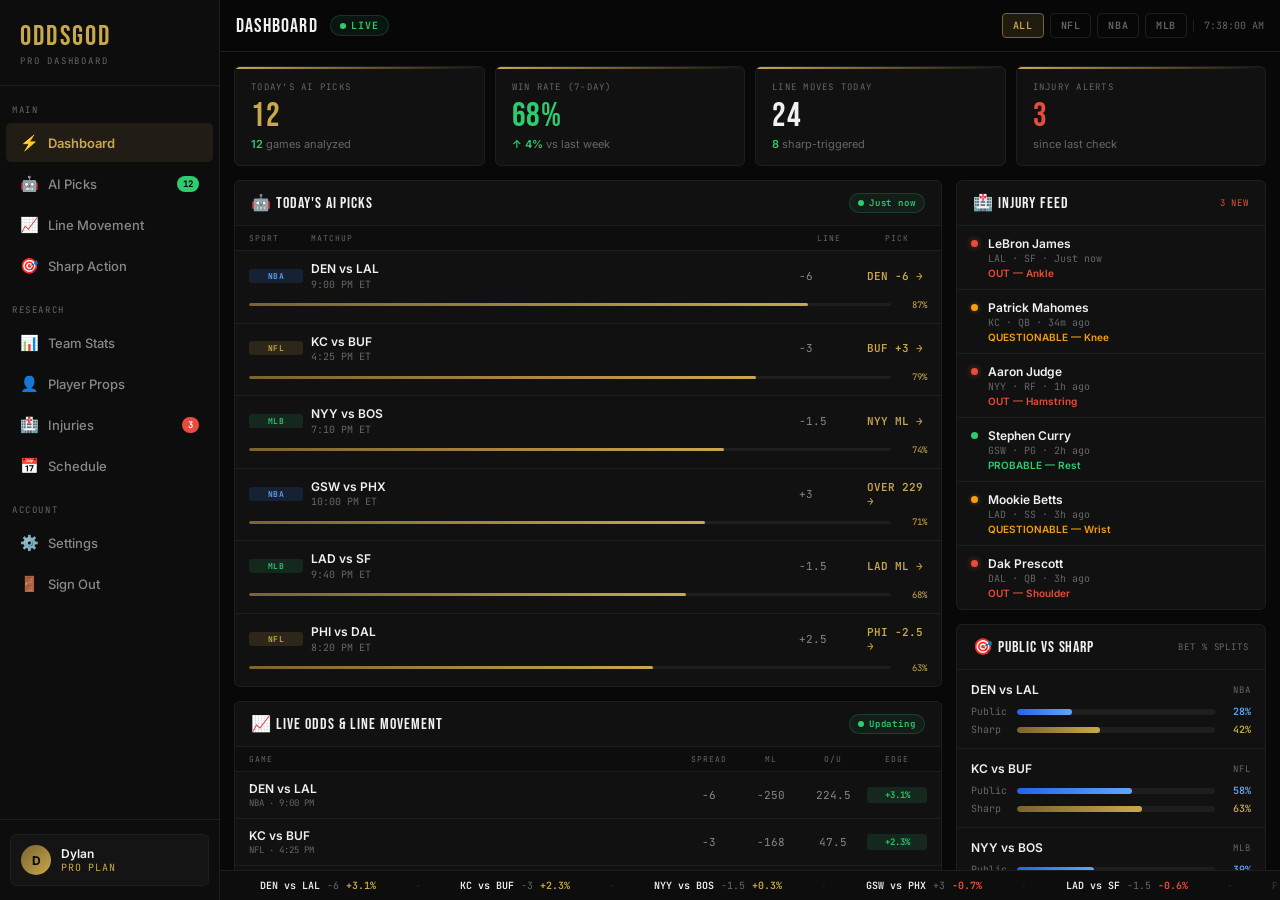
==== dashboard.html @ 8e0c831d "add all tab views" ====
<!DOCTYPE html>
<html lang="en">
<head>
  <meta charset="UTF-8"/>
  <meta name="viewport" content="width=device-width, initial-scale=1.0"/>
  <title>OddsGod — Dashboard</title>
  <link href="https://fonts.googleapis.com/css2?family=Bebas+Neue&family=Inter:wght@400;500;600;700&family=JetBrains+Mono:wght@400;600&display=swap" rel="stylesheet"/>
  <style>
    *,*::before,*::after{box-sizing:border-box;margin:0;padding:0}
    :root{
      --black:#080808;--dark:#0d0d0d;--card:#111;--card2:#141414;
      --border:#1e1e1e;--border2:#252525;
      --gold:#C9A84C;--gold-lt:#E8C96A;--gold-dim:#7A6330;
      --white:#F0F0F0;--muted:#666;--muted2:#888;
      --green:#2ECC71;--red:#E74C3C;--blue:#3B82F6;
      --sidebar:220px;
    }

    html,body{height:100%;margin:0}
    body{background:var(--black);color:var(--white);font-family:'Inter',sans-serif;font-size:14px;-webkit-font-smoothing:antialiased;display:flex;height:100vh;overflow:hidden}

    /* ── SIDEBAR (desktop only) ── */
    .sidebar{width:var(--sidebar);flex-shrink:0;background:var(--dark);border-right:1px solid var(--border);display:flex;flex-direction:column;height:100vh;overflow-y:auto;position:relative;z-index:10}
    .sidebar-logo{font-family:'Bebas Neue',sans-serif;font-size:28px;letter-spacing:0.08em;color:var(--gold);padding:20px 20px 0;text-decoration:none;display:block}
    .sidebar-sub{font-family:'JetBrains Mono',monospace;font-size:9px;letter-spacing:0.2em;text-transform:uppercase;color:var(--muted);padding:2px 20px 18px;border-bottom:1px solid var(--border)}
    .nav-section{padding:18px 12px 6px;font-family:'JetBrains Mono',monospace;font-size:9px;letter-spacing:0.18em;text-transform:uppercase;color:var(--muted)}
    .nav-item{display:flex;align-items:center;gap:10px;padding:10px 14px;border-radius:5px;margin:1px 6px;color:var(--muted2);font-size:13px;font-weight:500;cursor:pointer;transition:background 0.18s,color 0.18s;text-decoration:none;border:none;background:none;width:calc(100% - 12px);text-align:left}
    .nav-item:hover{background:#161616;color:var(--white)}
    .nav-item.active{background:rgba(201,168,76,0.1);color:var(--gold);font-weight:600}
    .nav-icon{font-size:15px;width:18px;text-align:center;flex-shrink:0}
    .nav-badge{margin-left:auto;background:var(--green);color:#000;font-size:9px;font-weight:700;padding:2px 6px;border-radius:8px;font-family:'JetBrains Mono',monospace}
    .nav-badge.red{background:var(--red);color:#fff}
    .sidebar-footer{margin-top:auto;padding:14px 10px;border-top:1px solid var(--border)}
    .user-pill{display:flex;align-items:center;gap:10px;padding:10px;border-radius:6px;background:var(--card2);border:1px solid var(--border)}
    .user-avatar{width:30px;height:30px;border-radius:50%;background:linear-gradient(135deg,var(--gold-dim),var(--gold));display:flex;align-items:center;justify-content:center;font-size:12px;font-weight:700;color:var(--black);flex-shrink:0}
    .user-name{font-size:12px;font-weight:600;color:var(--white)}
    .user-plan{font-size:10px;color:var(--gold);font-family:'JetBrains Mono',monospace;letter-spacing:0.08em}

    /* ── MAIN ── */
    .main{flex:1;display:flex;flex-direction:column;min-width:0;height:100vh;overflow:hidden}

    /* ── TOPBAR ── */
    .topbar{height:52px;flex-shrink:0;border-bottom:1px solid var(--border);background:rgba(8,8,8,0.95);backdrop-filter:blur(12px);display:flex;align-items:center;justify-content:space-between;padding:0 16px;gap:10px;position:relative;z-index:5}
    .topbar-left{display:flex;align-items:center;gap:12px;min-width:0}
    .page-title{font-family:'Bebas Neue',sans-serif;font-size:20px;letter-spacing:0.06em;color:var(--white);white-space:nowrap}
    .live-pill{display:flex;align-items:center;gap:5px;background:rgba(46,204,113,0.08);border:1px solid rgba(46,204,113,0.2);border-radius:20px;padding:3px 9px;font-family:'JetBrains Mono',monospace;font-size:10px;font-weight:600;letter-spacing:0.1em;color:var(--green);white-space:nowrap}
    .ldot{width:6px;height:6px;border-radius:50%;background:var(--green);animation:lping 1.6s ease-out infinite;flex-shrink:0}
    @keyframes lping{0%{box-shadow:0 0 0 0 rgba(46,204,113,0.6)}70%{box-shadow:0 0 0 7px rgba(46,204,113,0)}100%{box-shadow:0 0 0 0 rgba(46,204,113,0)}}
    .topbar-right{display:flex;align-items:center;gap:6px;flex-shrink:0}
    .sport-tab{font-family:'JetBrains Mono',monospace;font-size:10px;font-weight:600;letter-spacing:0.06em;text-transform:uppercase;padding:5px 10px;border-radius:4px;border:1px solid var(--border);background:none;color:var(--muted);cursor:pointer;transition:all 0.18s;white-space:nowrap}
    .sport-tab.active{background:rgba(201,168,76,0.12);border-color:var(--gold-dim);color:var(--gold)}
    .clock{font-family:'JetBrains Mono',monospace;font-size:10px;color:var(--muted);border-left:1px solid var(--border);padding-left:10px;white-space:nowrap}

    /* ── SCROLLABLE CONTENT ── */
    .content{flex:1;overflow-y:auto;padding:14px 14px 80px;display:flex;flex-direction:column;gap:14px;-webkit-overflow-scrolling:touch}
    .content::-webkit-scrollbar{width:3px}
    .content::-webkit-scrollbar-thumb{background:var(--border2);border-radius:2px}

    /* ── KPI ROW ── */
    .kpi-row{display:grid;grid-template-columns:repeat(2,1fr);gap:10px}
    .kpi{background:var(--card);border:1px solid var(--border);border-radius:6px;padding:14px 16px;position:relative;overflow:hidden}
    .kpi::before{content:'';position:absolute;top:0;left:0;right:0;height:2px;background:linear-gradient(90deg,var(--gold),transparent)}
    .kpi-label{font-family:'JetBrains Mono',monospace;font-size:9px;letter-spacing:0.14em;text-transform:uppercase;color:var(--muted);margin-bottom:6px}
    .kpi-val{font-family:'Bebas Neue',sans-serif;font-size:34px;line-height:1;letter-spacing:0.02em;color:var(--white)}
    .kpi-sub{font-size:11px;color:var(--muted);margin-top:4px}
    .kpi-sub .up{color:var(--green);font-weight:600}
    .kpi-sub .dn{color:var(--red);font-weight:600}

    /* ── PANEL ── */
    .panel{background:var(--card);border:1px solid var(--border);border-radius:6px;overflow:hidden}
    .panel-head{display:flex;align-items:center;justify-content:space-between;padding:12px 16px;border-bottom:1px solid var(--border)}
    .panel-title{font-family:'Bebas Neue',sans-serif;font-size:16px;letter-spacing:0.06em;color:var(--white)}
    .panel-tag{font-family:'JetBrains Mono',monospace;font-size:9px;letter-spacing:0.1em;text-transform:uppercase;color:var(--muted)}

    /* ── PICKS TABLE ── */
    .pick-row{display:grid;grid-template-columns:54px 1fr 60px 60px;align-items:center;gap:8px;padding:10px 14px;border-bottom:1px solid var(--border);cursor:pointer;transition:background 0.15s}
    .pick-row:last-child{border-bottom:none}
    .pick-row:hover{background:#161616}
    .pick-row.flash{animation:rowFlash 0.6s ease}
    @keyframes rowFlash{0%,100%{background:transparent}50%{background:rgba(201,168,76,0.07)}}
    .sport-badge{font-family:'JetBrains Mono',monospace;font-size:8px;font-weight:600;letter-spacing:0.08em;text-transform:uppercase;padding:2px 5px;border-radius:3px;text-align:center}
    .b-nba{background:rgba(59,130,246,0.15);color:#60a5fa}
    .b-nfl{background:rgba(201,168,76,0.15);color:var(--gold)}
    .b-mlb{background:rgba(46,204,113,0.12);color:var(--green)}
    .pick-info{min-width:0}
    .pick-teams{font-weight:600;font-size:12px;color:var(--white);line-height:1.3}
    .pick-time{font-size:10px;color:var(--muted);margin-top:1px;font-family:'JetBrains Mono',monospace}
    .pick-line-val{font-family:'JetBrains Mono',monospace;font-size:11px;color:var(--muted2)}
    .pick-call{font-family:'JetBrains Mono',monospace;font-size:11px;font-weight:600;color:var(--gold)}
    .conf-wrap{grid-column:1/-1;display:flex;align-items:center;gap:8px;padding:0 0 2px}
    .conf-bar{flex:1;height:3px;background:var(--border);border-radius:2px;overflow:hidden}
    .conf-fill{height:100%;border-radius:2px;background:linear-gradient(90deg,var(--gold-dim),var(--gold));transition:width 0.8s ease}
    .conf-pct{font-family:'JetBrains Mono',monospace;font-size:9px;color:var(--gold);width:28px;text-align:right;flex-shrink:0}

    /* ── ODDS TABLE ── */
    .odds-head-row{display:grid;grid-template-columns:1fr 56px 56px 56px 60px;gap:6px;padding:7px 14px;background:var(--dark);border-bottom:1px solid var(--border)}
    .oh{font-family:'JetBrains Mono',monospace;font-size:8px;letter-spacing:0.12em;text-transform:uppercase;color:var(--muted);text-align:center}
    .oh:first-child{text-align:left}
    .odds-row{display:grid;grid-template-columns:1fr 56px 56px 56px 60px;align-items:center;gap:6px;padding:9px 14px;border-bottom:1px solid var(--border);transition:background 0.15s}
    .odds-row:last-child{border-bottom:none}
    .odds-row.flash{animation:rowFlash 0.7s ease}
    .odds-team{font-size:12px;font-weight:600;color:var(--white)}
    .odds-game{font-size:9px;color:var(--muted);font-family:'JetBrains Mono',monospace;margin-top:1px}
    .odds-num{font-family:'JetBrains Mono',monospace;font-size:11px;color:var(--muted2);text-align:center;transition:color 0.3s}
    .up{color:var(--green)!important;font-weight:700}
    .dn{color:var(--red)!important;font-weight:700}
    .edge-pill{font-family:'JetBrains Mono',monospace;font-size:9px;font-weight:600;padding:2px 6px;border-radius:3px;text-align:center}
    .e-pos{background:rgba(46,204,113,0.12);color:var(--green)}
    .e-neg{background:rgba(231,76,60,0.12);color:var(--red)}

    /* ── INJURY FEED ── */
    .inj-item{display:flex;gap:10px;padding:10px 14px;border-bottom:1px solid var(--border)}
    .inj-item:last-child{border-bottom:none}
    .inj-item.flash{animation:rowFlash 0.6s ease}
    .inj-dot{flex-shrink:0;width:7px;height:7px;border-radius:50%;margin-top:4px}
    .dot-out{background:var(--red);box-shadow:0 0 6px rgba(231,76,60,0.6)}
    .dot-q{background:#F59E0B;box-shadow:0 0 5px rgba(245,158,11,0.4)}
    .dot-p{background:var(--green)}
    .inj-name{font-size:12px;font-weight:600;color:var(--white)}
    .inj-meta{font-size:10px;color:var(--muted);font-family:'JetBrains Mono',monospace;margin-top:1px}
    .inj-lbl{font-size:10px;font-weight:600;margin-top:2px}
    .lbl-out{color:var(--red)}
    .lbl-q{color:#F59E0B}
    .lbl-p{color:var(--green)}

    /* ── PUBLIC vs SHARP ── */
    .ps-row{padding:12px 14px;border-bottom:1px solid var(--border)}
    .ps-row:last-child{border-bottom:none}
    .ps-top{display:flex;justify-content:space-between;align-items:center;margin-bottom:8px}
    .ps-match{font-size:12px;font-weight:600;color:var(--white)}
    .ps-sport{font-family:'JetBrains Mono',monospace;font-size:9px;letter-spacing:0.1em;text-transform:uppercase;color:var(--muted)}
    .ps-bars{display:flex;flex-direction:column;gap:5px}
    .ps-bar-row{display:flex;align-items:center;gap:8px}
    .ps-lbl{font-size:10px;color:var(--muted);width:38px;flex-shrink:0;font-family:'JetBrains Mono',monospace}
    .ps-track{flex:1;height:6px;background:var(--border);border-radius:3px;overflow:hidden}
    .ps-fill{height:100%;border-radius:3px;transition:width 1.2s ease}
    .fill-pub{background:linear-gradient(90deg,#2563EB,#60a5fa)}
    .fill-shp{background:linear-gradient(90deg,var(--gold-dim),var(--gold))}
    .ps-pct{font-family:'JetBrains Mono',monospace;font-size:10px;font-weight:600;width:28px;text-align:right;flex-shrink:0}
    .pct-pub{color:#60a5fa}
    .pct-shp{color:var(--gold)}

    /* ── SCHEDULE ── */
    .sched-row{display:flex;align-items:center;gap:10px;padding:10px 14px;border-bottom:1px solid var(--border)}
    .sched-row:last-child{border-bottom:none}
    .sched-time{font-family:'JetBrains Mono',monospace;font-size:10px;color:var(--muted);width:52px;flex-shrink:0}
    .sched-match{flex:1}
    .sched-teams{font-size:12px;font-weight:600;color:var(--white)}
    .sched-line{font-family:'JetBrains Mono',monospace;font-size:10px;color:var(--muted);margin-top:2px}
    .sched-badge{font-family:'JetBrains Mono',monospace;font-size:8px;font-weight:600;letter-spacing:0.08em;padding:2px 6px;border-radius:3px;flex-shrink:0}

    /* ── BOTTOM TICKER ── */
    .dash-ticker{height:30px;flex-shrink:0;background:var(--dark);border-top:1px solid var(--border);overflow:hidden;position:relative;display:flex;align-items:center}
    .dash-ticker::before,.dash-ticker::after{content:'';position:absolute;top:0;bottom:0;width:40px;z-index:2;pointer-events:none}
    .dash-ticker::before{left:0;background:linear-gradient(to right,var(--dark),transparent)}
    .dash-ticker::after{right:0;background:linear-gradient(to left,var(--dark),transparent)}
    .ticker-track{display:flex;gap:36px;animation:ticker 18s linear infinite;white-space:nowrap;padding:0 40px}
    @keyframes ticker{0%{transform:translateX(0)}100%{transform:translateX(-50%)}}
    .ti{display:flex;align-items:center;gap:7px;font-family:'JetBrains Mono',monospace;font-size:10px;flex-shrink:0}
    .ti-team{color:var(--white);font-weight:600}
    .ti-odds{color:var(--muted)}
    .ti-edge{color:var(--gold);font-weight:600}
    .ti-up{color:var(--green);font-weight:700}
    .ti-dn{color:var(--red);font-weight:700}

    /* ── TOAST ── */
    .toast-wrap{position:fixed;top:60px;right:12px;z-index:999;display:flex;flex-direction:column;gap:8px;pointer-events:none;max-width:calc(100vw - 24px)}
    .toast{background:var(--card2);border:1px solid var(--border);border-radius:6px;padding:11px 14px;display:flex;gap:10px;align-items:flex-start;animation:toastIn 0.35s ease forwards;pointer-events:auto;box-shadow:0 8px 24px rgba(0,0,0,0.6)}
    .toast.out{animation:toastOut 0.35s ease forwards}
    @keyframes toastIn{from{opacity:0;transform:translateX(16px)}to{opacity:1;transform:translateX(0)}}
    @keyframes toastOut{from{opacity:1;transform:translateX(0)}to{opacity:0;transform:translateX(16px)}}
    .toast-icon{font-size:15px;flex-shrink:0}
    .toast-title{font-size:12px;font-weight:600;color:var(--white)}
    .toast-body{font-size:10px;color:var(--muted);margin-top:2px;font-family:'JetBrains Mono',monospace}
    .t-gold{border-left:3px solid var(--gold)}
    .t-red{border-left:3px solid var(--red)}
    .t-green{border-left:3px solid var(--green)}

    /* ── AI EXPLAINER MODAL ── */
    .modal-backdrop{position:fixed;inset:0;background:rgba(0,0,0,0.75);z-index:500;display:flex;align-items:flex-end;justify-content:center;backdrop-filter:blur(4px);opacity:0;pointer-events:none;transition:opacity 0.25s}
    .modal-backdrop.open{opacity:1;pointer-events:all}
    .modal{background:var(--card2);border:1px solid var(--border);border-radius:12px 12px 0 0;width:100%;max-width:600px;max-height:90vh;overflow-y:auto;transform:translateY(30px);transition:transform 0.3s ease;padding-bottom:24px}
    .modal-backdrop.open .modal{transform:translateY(0)}
    .modal-handle{width:36px;height:4px;background:var(--border2);border-radius:2px;margin:12px auto 0}
    .modal-head{display:flex;align-items:flex-start;justify-content:space-between;padding:16px 20px 0}
    .modal-matchup{font-family:'Bebas Neue',sans-serif;font-size:28px;letter-spacing:0.04em;color:var(--white);line-height:1}
    .modal-sport-row{display:flex;align-items:center;gap:8px;margin-top:4px}
    .modal-close{background:none;border:none;color:var(--muted);font-size:20px;cursor:pointer;padding:0;line-height:1;transition:color 0.2s;flex-shrink:0;margin-top:2px}
    .modal-close:hover{color:var(--white)}
    .modal-pick-box{margin:16px 20px 0;background:rgba(201,168,76,0.07);border:1px solid rgba(201,168,76,0.2);border-radius:6px;padding:14px 16px;display:flex;align-items:center;justify-content:space-between}
    .modal-pick-label{font-size:11px;color:var(--muted);text-transform:uppercase;letter-spacing:0.1em;font-family:'JetBrains Mono',monospace}
    .modal-pick-val{font-family:'Bebas Neue',sans-serif;font-size:26px;color:var(--gold);letter-spacing:0.04em}
    .modal-conf-ring{width:52px;height:52px;flex-shrink:0}
    .modal-section{padding:16px 20px 0}
    .modal-section-title{font-family:'JetBrains Mono',monospace;font-size:9px;font-weight:600;letter-spacing:0.18em;text-transform:uppercase;color:var(--gold);margin-bottom:10px}
    .modal-explain{font-size:13px;color:var(--muted2);line-height:1.75}
    .modal-explain strong{color:var(--white);font-weight:600}
    .modal-factors{display:flex;flex-direction:column;gap:8px}
    .factor-row{display:flex;align-items:center;gap:10px}
    .factor-label{font-size:12px;color:var(--muted2);width:130px;flex-shrink:0}
    .factor-bar-track{flex:1;height:6px;background:var(--border);border-radius:3px;overflow:hidden}
    .factor-bar-fill{height:100%;border-radius:3px;transition:width 1s ease}
    .fb-pos{background:linear-gradient(90deg,var(--gold-dim),var(--gold))}
    .fb-neg{background:linear-gradient(90deg,#7f1d1d,var(--red))}
    .factor-val{font-family:'JetBrains Mono',monospace;font-size:10px;font-weight:600;width:32px;text-align:right;flex-shrink:0}
    .modal-add-btn{display:block;width:calc(100% - 40px);margin:20px 20px 0;padding:13px;background:linear-gradient(135deg,#C9A84C,#E8C96A,#C9A84C);background-size:200%;color:var(--black);font-family:'Inter',sans-serif;font-weight:700;font-size:13px;letter-spacing:0.06em;text-transform:uppercase;border:none;border-radius:4px;cursor:pointer;transition:box-shadow 0.2s,transform 0.15s;animation:gradShift 3s ease infinite}
    @keyframes gradShift{0%,100%{background-position:0% 50%}50%{background-position:100% 50%}}
    .modal-add-btn:hover{box-shadow:0 6px 20px rgba(201,168,76,0.35);transform:translateY(-1px)}
    .modal-add-btn:disabled{opacity:0.4;cursor:not-allowed;transform:none;box-shadow:none}

    /* ── BET TRACKER ── */
    .tracker-stats{display:grid;grid-template-columns:repeat(4,1fr);gap:0;border-bottom:1px solid var(--border)}
    .ts-item{text-align:center;padding:12px 8px;border-right:1px solid var(--border)}
    .ts-item:last-child{border-right:none}
    .ts-val{font-family:'Bebas Neue',sans-serif;font-size:22px;letter-spacing:0.02em;line-height:1}
    .ts-lbl{font-family:'JetBrains Mono',monospace;font-size:8px;letter-spacing:0.1em;text-transform:uppercase;color:var(--muted);margin-top:3px}
    .tracker-add-row{padding:12px 14px;border-bottom:1px solid var(--border);display:flex;gap:8px;align-items:center;flex-wrap:wrap}
    .tracker-input{background:#0a0a0a;border:1px solid var(--border);border-radius:4px;padding:7px 10px;color:var(--white);font-family:'JetBrains Mono',monospace;font-size:11px;outline:none;transition:border-color 0.2s}
    .tracker-input:focus{border-color:var(--gold-dim)}
    .tracker-input::placeholder{color:#333}
    .ti-game{flex:1;min-width:100px}
    .ti-pick2{flex:1;min-width:80px}
    .ti-odds2{width:68px}
    .ti-stake{width:68px}
    .tracker-add-btn{background:var(--gold);color:var(--black);border:none;border-radius:4px;padding:7px 14px;font-family:'Inter',sans-serif;font-size:11px;font-weight:700;cursor:pointer;transition:background 0.2s,transform 0.15s;white-space:nowrap;flex-shrink:0}
    .tracker-add-btn:hover{background:var(--gold-lt);transform:translateY(-1px)}
    .bet-row{display:flex;align-items:center;gap:10px;padding:10px 14px;border-bottom:1px solid var(--border);transition:background 0.15s}
    .bet-row:last-child{border-bottom:none}
    .bet-row:hover{background:#161616}
    .bet-status{width:7px;height:7px;border-radius:50%;flex-shrink:0}
    .bs-pending{background:var(--muted);border:1px solid #444}
    .bs-won{background:var(--green);box-shadow:0 0 5px rgba(46,204,113,0.5)}
    .bs-lost{background:var(--red)}
    .bet-game{flex:1;min-width:0}
    .bet-game-name{font-size:12px;font-weight:600;color:var(--white);white-space:nowrap;overflow:hidden;text-overflow:ellipsis}
    .bet-pick-label{font-family:'JetBrains Mono',monospace;font-size:10px;color:var(--gold);margin-top:1px}
    .bet-odds-cell{font-family:'JetBrains Mono',monospace;font-size:11px;color:var(--muted2);width:44px;text-align:center;flex-shrink:0}
    .bet-stake-cell{font-family:'JetBrains Mono',monospace;font-size:11px;color:var(--muted2);width:44px;text-align:center;flex-shrink:0}
    .bet-result{font-family:'JetBrains Mono',monospace;font-size:11px;font-weight:600;width:52px;text-align:right;flex-shrink:0}
    .br-won{color:var(--green)}
    .br-lost{color:var(--red)}
    .br-pending{color:var(--muted)}
    .bet-del{background:none;border:none;color:#333;cursor:pointer;font-size:13px;padding:0 2px;transition:color 0.2s;flex-shrink:0}
    .bet-del:hover{color:var(--red)}
    .bet-status-btn{background:none;border:1px solid var(--border);border-radius:3px;font-size:9px;font-family:'JetBrains Mono',monospace;color:var(--muted);padding:2px 5px;cursor:pointer;transition:all 0.2s;flex-shrink:0}
    .bet-status-btn:hover{border-color:var(--gold-dim);color:var(--gold)}
    .tracker-empty{text-align:center;padding:28px 14px;color:var(--muted);font-size:13px}
    .tracker-empty span{display:block;font-size:24px;margin-bottom:8px}

    /* ── TAB VIEWS ── */
    .view{display:none;flex-direction:column;gap:14px}
    .view.active{display:flex}

    /* shared table styles for detail views */
    .detail-table{width:100%;border-collapse:collapse}
    .detail-table th{font-family:'JetBrains Mono',monospace;font-size:9px;letter-spacing:0.14em;text-transform:uppercase;color:var(--muted);padding:8px 14px;text-align:left;background:var(--dark);border-bottom:1px solid var(--border);white-space:nowrap}
    .detail-table td{padding:10px 14px;border-bottom:1px solid var(--border);font-size:13px;color:var(--muted2);vertical-align:middle}
    .detail-table tr:last-child td{border-bottom:none}
    .detail-table tr:hover td{background:#161616}
    .detail-table td.bright{color:var(--white);font-weight:600}
    .detail-table td.gold{color:var(--gold);font-family:'JetBrains Mono',monospace;font-weight:600}
    .detail-table td.green{color:var(--green);font-family:'JetBrains Mono',monospace;font-weight:600}
    .detail-table td.red{color:var(--red);font-family:'JetBrains Mono',monospace;font-weight:600}

    /* stat cards row */
    .stat-cards{display:grid;grid-template-columns:repeat(auto-fit,minmax(160px,1fr));gap:10px}
    .stat-card{background:var(--card);border:1px solid var(--border);border-radius:6px;padding:14px 16px;position:relative;overflow:hidden}
    .stat-card::before{content:'';position:absolute;top:0;left:0;right:0;height:2px;background:linear-gradient(90deg,var(--gold),transparent)}
    .stat-card-label{font-family:'JetBrains Mono',monospace;font-size:9px;letter-spacing:0.14em;text-transform:uppercase;color:var(--muted);margin-bottom:6px}
    .stat-card-val{font-family:'Bebas Neue',sans-serif;font-size:32px;line-height:1;letter-spacing:0.02em}
    .stat-card-sub{font-size:11px;color:var(--muted);margin-top:3px}

    /* filter bar */
    .filter-bar{display:flex;align-items:center;gap:8px;padding:10px 16px;border-bottom:1px solid var(--border);flex-wrap:wrap}
    .filter-btn{font-family:'JetBrains Mono',monospace;font-size:10px;font-weight:600;letter-spacing:0.08em;text-transform:uppercase;padding:4px 10px;border-radius:3px;border:1px solid var(--border);background:none;color:var(--muted);cursor:pointer;transition:all 0.18s}
    .filter-btn:hover{color:var(--white);border-color:#333}
    .filter-btn.active{background:rgba(201,168,76,0.12);border-color:var(--gold-dim);color:var(--gold)}
    .filter-search{background:#0a0a0a;border:1px solid var(--border);border-radius:4px;padding:5px 10px;color:var(--white);font-family:'JetBrains Mono',monospace;font-size:11px;outline:none;margin-left:auto;width:160px;transition:border-color 0.2s}
    .filter-search:focus{border-color:var(--gold-dim)}
    .filter-search::placeholder{color:#333}

    /* prop card */
    .prop-grid{display:grid;grid-template-columns:repeat(auto-fill,minmax(280px,1fr));gap:12px;padding:14px}
    .prop-card{background:var(--card2);border:1px solid var(--border);border-radius:6px;padding:16px;position:relative;overflow:hidden;transition:border-color 0.2s,transform 0.2s}
    .prop-card:hover{border-color:var(--gold-dim);transform:translateY(-2px)}
    .prop-card::before{content:'';position:absolute;top:0;left:0;right:0;height:2px;background:linear-gradient(90deg,var(--gold),transparent)}
    .prop-player{font-size:13px;font-weight:700;color:var(--white)}
    .prop-team-pos{font-family:'JetBrains Mono',monospace;font-size:10px;color:var(--muted);margin-top:2px}
    .prop-type{font-family:'JetBrains Mono',monospace;font-size:9px;letter-spacing:0.14em;text-transform:uppercase;color:var(--gold);margin:10px 0 4px}
    .prop-line{font-family:'Bebas Neue',sans-serif;font-size:28px;color:var(--white);line-height:1}
    .prop-ou-row{display:flex;gap:8px;margin-top:10px}
    .prop-btn{flex:1;padding:7px;border-radius:4px;border:1px solid var(--border);background:none;font-family:'JetBrains Mono',monospace;font-size:11px;font-weight:600;cursor:pointer;transition:all 0.18s;text-align:center}
    .prop-btn-over{color:var(--green)}
    .prop-btn-over:hover,.prop-btn-over.active{background:rgba(46,204,113,0.12);border-color:var(--green)}
    .prop-btn-under{color:var(--red)}
    .prop-btn-under:hover,.prop-btn-under.active{background:rgba(231,76,60,0.12);border-color:var(--red)}
    .prop-ai{display:flex;align-items:center;gap:6px;margin-top:10px;font-size:11px;color:var(--muted)}
    .prop-ai-lean{font-weight:600}
    .lean-over{color:var(--green)}
    .lean-under{color:var(--red)}

    /* schedule calendar */
    .sched-day-header{padding:10px 14px;background:var(--dark);border-bottom:1px solid var(--border);font-family:'JetBrains Mono',monospace;font-size:10px;font-weight:600;letter-spacing:0.14em;text-transform:uppercase;color:var(--gold)}
    .sched-game-row{display:flex;align-items:center;gap:14px;padding:12px 16px;border-bottom:1px solid var(--border);transition:background 0.15s}
    .sched-game-row:hover{background:#161616}
    .sched-game-row:last-child{border-bottom:none}
    .sg-time{font-family:'JetBrains Mono',monospace;font-size:11px;color:var(--muted);width:58px;flex-shrink:0}
    .sg-teams{flex:1}
    .sg-matchup{font-size:13px;font-weight:600;color:var(--white)}
    .sg-venue{font-size:11px;color:var(--muted);margin-top:2px;font-family:'JetBrains Mono',monospace}
    .sg-odds{display:flex;gap:8px;flex-shrink:0}
    .sg-odd-pill{background:var(--card2);border:1px solid var(--border);border-radius:3px;padding:4px 8px;font-family:'JetBrains Mono',monospace;font-size:10px;color:var(--muted2);text-align:center;min-width:56px}
    .sg-odd-pill span{display:block;font-size:8px;color:var(--muted);margin-bottom:1px;text-transform:uppercase;letter-spacing:0.08em}
    .sg-weather{font-size:11px;color:var(--muted);display:flex;align-items:center;gap:4px;flex-shrink:0;width:80px}

    /* steam/sharp move tags */
    .move-tag{font-family:'JetBrains Mono',monospace;font-size:9px;font-weight:600;padding:2px 7px;border-radius:3px;text-transform:uppercase;letter-spacing:0.08em}
    .tag-steam{background:rgba(231,76,60,0.15);color:var(--red)}
    .tag-sharp{background:rgba(201,168,76,0.15);color:var(--gold)}
    .tag-reverse{background:rgba(59,130,246,0.15);color:#60a5fa}
    .tag-public{background:rgba(107,114,128,0.15);color:var(--muted2)}

    /* ── DESKTOP GRID (sidebar + 2-col content) ── */
    @media(min-width:901px){
      .kpi-row{grid-template-columns:repeat(4,1fr)}
      .dash-grid{display:grid;grid-template-columns:1fr 310px;gap:14px}
      .right-col{display:flex;flex-direction:column;gap:14px}
    }

    /* ── MOBILE: hide sidebar, stack everything ── */
    @media(max-width:900px){
      .sidebar{display:none}
      .dash-grid{display:flex;flex-direction:column;gap:14px}
      .right-col{display:contents}
      .clock{display:none}
    }
  </style>
</head>
<body>

<!-- SIDEBAR -->
<aside class="sidebar">
  <a href="/" class="sidebar-logo">OddsGod</a>
  <div class="sidebar-sub">Pro Dashboard</div>
  <div class="nav-section">Main</div>
  <a class="nav-item active" onclick="showView('dashboard')" href="#"><span class="nav-icon">⚡</span> Dashboard</a>
  <a class="nav-item" onclick="showView('picks')" href="#"><span class="nav-icon">🤖</span> AI Picks <span class="nav-badge" id="picks-badge">12</span></a>
  <a class="nav-item" onclick="showView('lines')" href="#"><span class="nav-icon">📈</span> Line Movement</a>
  <a class="nav-item" onclick="showView('sharp')" href="#"><span class="nav-icon">🎯</span> Sharp Action</a>
  <div class="nav-section">Research</div>
  <a class="nav-item" onclick="showView('teams')" href="#"><span class="nav-icon">📊</span> Team Stats</a>
  <a class="nav-item" onclick="showView('props')" href="#"><span class="nav-icon">👤</span> Player Props</a>
  <a class="nav-item" onclick="showView('injuries')" href="#"><span class="nav-icon">🏥</span> Injuries <span class="nav-badge red" id="inj-badge">3</span></a>
  <a class="nav-item" onclick="showView('schedule')" href="#"><span class="nav-icon">📅</span> Schedule</a>
  <div class="nav-section">Account</div>
  <a class="nav-item" href="#"><span class="nav-icon">⚙️</span> Settings</a>
  <a class="nav-item" href="/login"><span class="nav-icon">🚪</span> Sign Out</a>
  <div class="sidebar-footer">
    <div class="user-pill">
      <div class="user-avatar">D</div>
      <div><div class="user-name">Dylan</div><div class="user-plan">PRO PLAN</div></div>
    </div>
  </div>
</aside>

<!-- MAIN -->
<div class="main">

  <!-- TOPBAR -->
  <div class="topbar">
    <div class="topbar-left">
      <div class="page-title">Dashboard</div>
      <div class="live-pill"><span class="ldot"></span> LIVE</div>
    </div>
    <div class="topbar-right">
      <button class="sport-tab active" onclick="setTab(this)">ALL</button>
      <button class="sport-tab" onclick="setTab(this)">NFL</button>
      <button class="sport-tab" onclick="setTab(this)">NBA</button>
      <button class="sport-tab" onclick="setTab(this)">MLB</button>
      <div class="clock" id="clock">--:--</div>
    </div>
  </div>

  <!-- CONTENT -->
  <div class="content">
  <div id="view-dashboard" class="view active">

    <!-- KPIs -->
    <div class="kpi-row">
      <div class="kpi">
        <div class="kpi-label">Today's AI Picks</div>
        <div class="kpi-val" id="kpi-picks" style="color:var(--gold)">0</div>
        <div class="kpi-sub"><span class="up" id="kpi-games">12</span> games analyzed</div>
      </div>
      <div class="kpi">
        <div class="kpi-label">Win Rate (7-Day)</div>
        <div class="kpi-val" id="kpi-wr" style="color:var(--green)">0%</div>
        <div class="kpi-sub"><span class="up">↑ 4%</span> vs last week</div>
      </div>
      <div class="kpi">
        <div class="kpi-label">Line Moves Today</div>
        <div class="kpi-val" id="kpi-moves">0</div>
        <div class="kpi-sub"><span class="up" id="kpi-sharp">8</span> sharp-triggered</div>
      </div>
      <div class="kpi">
        <div class="kpi-label">Injury Alerts</div>
        <div class="kpi-val" id="kpi-inj" style="color:var(--red)">0</div>
        <div class="kpi-sub">since last check</div>
      </div>
    </div>

    <!-- MAIN GRID -->
    <div class="dash-grid">

      <!-- LEFT COL -->
      <div style="display:flex;flex-direction:column;gap:14px">

        <!-- AI PICKS -->
        <div class="panel">
          <div class="panel-head">
            <div class="panel-title">🤖 Today's AI Picks</div>
            <div class="live-pill" style="padding:3px 8px;font-size:9px"><span class="ldot"></span> <span id="picks-ts">Just now</span></div>
          </div>
          <!-- picks header -->
          <div style="display:grid;grid-template-columns:54px 1fr 60px 60px;gap:8px;padding:7px 14px;background:var(--dark);border-bottom:1px solid var(--border)">
            <span class="oh" style="text-align:left">Sport</span>
            <span class="oh" style="text-align:left">Matchup</span>
            <span class="oh">Line</span>
            <span class="oh">Pick</span>
          </div>
          <div id="picks-body"></div>
        </div>

        <!-- LIVE ODDS -->
        <div class="panel">
          <div class="panel-head">
            <div class="panel-title">📈 Live Odds & Line Movement</div>
            <div class="live-pill" style="padding:3px 8px;font-size:9px"><span class="ldot"></span> Updating</div>
          </div>
          <div class="odds-head-row">
            <div class="oh" style="text-align:left">Game</div>
            <div class="oh">Spread</div>
            <div class="oh">ML</div>
            <div class="oh">O/U</div>
            <div class="oh">Edge</div>
          </div>
          <div id="odds-body"></div>
        </div>

        <!-- BET TRACKER -->
        <div class="panel">
          <div class="panel-head">
            <div class="panel-title">💰 Bet Tracker</div>
            <div style="display:flex;align-items:center;gap:8px">
              <div class="panel-tag" id="tracker-record">0-0-0</div>
            </div>
          </div>
          <!-- Stats bar -->
          <div class="tracker-stats">
            <div class="ts-item"><div class="ts-val" id="ts-bets" style="color:var(--white)">0</div><div class="ts-lbl">Bets</div></div>
            <div class="ts-item"><div class="ts-val" id="ts-roi" style="color:var(--green)">0%</div><div class="ts-lbl">ROI</div></div>
            <div class="ts-item"><div class="ts-val" id="ts-wagered" style="color:var(--muted2)">$0</div><div class="ts-lbl">Wagered</div></div>
            <div class="ts-item"><div class="ts-val" id="ts-profit" style="color:var(--green)">$0</div><div class="ts-lbl">Profit</div></div>
          </div>
          <!-- Manual add row -->
          <div class="tracker-add-row">
            <input class="tracker-input ti-game" id="ti-game" placeholder="Game (e.g. DEN vs LAL)"/>
            <input class="tracker-input ti-pick2" id="ti-pick" placeholder="Pick (e.g. DEN -6)"/>
            <input class="tracker-input ti-odds2" id="ti-odds" placeholder="Odds"/>
            <input class="tracker-input ti-stake" id="ti-stake" placeholder="$Stake"/>
            <button class="tracker-add-btn" onclick="addBetManual()">+ Add</button>
          </div>
          <!-- Bet list -->
          <div id="bet-list"></div>
        </div>

      </div><!-- /left -->

      <!-- RIGHT COL -->
      <div class="right-col">

        <!-- INJURY FEED -->
        <div class="panel">
          <div class="panel-head">
            <div class="panel-title">🏥 Injury Feed</div>
            <div class="panel-tag" style="color:var(--red)" id="inj-new-lbl">3 NEW</div>
          </div>
          <div id="inj-body"></div>
        </div>

        <!-- PUBLIC vs SHARP -->
        <div class="panel">
          <div class="panel-head">
            <div class="panel-title">🎯 Public vs Sharp</div>
            <div class="panel-tag">Bet % Splits</div>
          </div>
          <div id="ps-body"></div>
        </div>

        <!-- SCHEDULE -->
        <div class="panel">
          <div class="panel-head">
            <div class="panel-title">📅 Today's Schedule</div>
            <div class="panel-tag" id="sched-date">Mon Jun 22</div>
          </div>
          <div id="sched-body"></div>
        </div>

      </div><!-- /right -->
    </div><!-- /dash-grid -->
  </div><!-- /view-dashboard -->

  <!-- ── AI PICKS VIEW ── -->
  <div id="view-picks" class="view">
    <div class="stat-cards">
      <div class="stat-card"><div class="stat-card-label">Total Picks Today</div><div class="stat-card-val" style="color:var(--gold)">12</div><div class="stat-card-sub">Across NFL, NBA, MLB</div></div>
      <div class="stat-card"><div class="stat-card-label">Avg Confidence</div><div class="stat-card-val" style="color:var(--green)">74%</div><div class="stat-card-sub">↑ 3% vs yesterday</div></div>
      <div class="stat-card"><div class="stat-card-label">High Confidence (80%+)</div><div class="stat-card-val" style="color:var(--gold)">4</div><div class="stat-card-sub">Strong plays today</div></div>
      <div class="stat-card"><div class="stat-card-label">Model Win Rate</div><div class="stat-card-val" style="color:var(--green)">68%</div><div class="stat-card-sub">Last 30 days</div></div>
    </div>
    <div class="panel">
      <div class="panel-head"><div class="panel-title">🤖 All AI Picks</div><div class="live-pill" style="padding:3px 8px;font-size:9px"><span class="ldot"></span> Live</div></div>
      <div class="filter-bar">
        <button class="filter-btn active" onclick="filterPicks(this,'ALL')">ALL</button>
        <button class="filter-btn" onclick="filterPicks(this,'NFL')">NFL</button>
        <button class="filter-btn" onclick="filterPicks(this,'NBA')">NBA</button>
        <button class="filter-btn" onclick="filterPicks(this,'MLB')">MLB</button>
        <button class="filter-btn" onclick="filterPicks(this,'80+')">80%+ Conf</button>
        <input class="filter-search" placeholder="Search matchup..."/>
      </div>
      <div style="display:grid;grid-template-columns:54px 1fr 60px 60px;gap:8px;padding:7px 14px;background:var(--dark);border-bottom:1px solid var(--border)">
        <span class="oh" style="text-align:left">Sport</span><span class="oh" style="text-align:left">Matchup</span><span class="oh">Pick</span><span class="oh">Conf</span>
      </div>
      <div id="picks-full-body"></div>
    </div>
  </div>

  <!-- ── LINE MOVEMENT VIEW ── -->
  <div id="view-lines" class="view">
    <div class="stat-cards">
      <div class="stat-card"><div class="stat-card-label">Line Moves Today</div><div class="stat-card-val" style="color:var(--white)" id="lm-total">24</div><div class="stat-card-sub">Across all games</div></div>
      <div class="stat-card"><div class="stat-card-label">Sharp-Triggered</div><div class="stat-card-val" style="color:var(--gold)" id="lm-sharp">8</div><div class="stat-card-sub">Follow the money</div></div>
      <div class="stat-card"><div class="stat-card-label">Biggest Move</div><div class="stat-card-val" style="color:var(--green)">2.5</div><div class="stat-card-sub">PHI -2.5 → -5</div></div>
      <div class="stat-card"><div class="stat-card-label">Steam Moves</div><div class="stat-card-val" style="color:var(--red)">3</div><div class="stat-card-sub">Last 2 hours</div></div>
    </div>
    <div class="panel">
      <div class="panel-head"><div class="panel-title">📈 Line Movement History</div><div class="live-pill" style="padding:3px 8px;font-size:9px"><span class="ldot"></span> Updating</div></div>
      <table class="detail-table" style="width:100%">
        <thead><tr><th>Game</th><th>Type</th><th>Open</th><th>Current</th><th>Move</th><th>Trigger</th><th>Time</th></tr></thead>
        <tbody id="lines-tbody"></tbody>
      </table>
    </div>
  </div>

  <!-- ── SHARP ACTION VIEW ── -->
  <div id="view-sharp" class="view">
    <div class="stat-cards">
      <div class="stat-card"><div class="stat-card-label">Sharp Bets Today</div><div class="stat-card-val" style="color:var(--gold)">47</div><div class="stat-card-sub">Verified sharp accounts</div></div>
      <div class="stat-card"><div class="stat-card-label">Reverse Line Moves</div><div class="stat-card-val" style="color:var(--blue)">5</div><div class="stat-card-sub">Line moving vs public</div></div>
      <div class="stat-card"><div class="stat-card-label">Steam Moves</div><div class="stat-card-val" style="color:var(--red)">3</div><div class="stat-card-sub">Syndicate action</div></div>
      <div class="stat-card"><div class="stat-card-label">Sharp Win Rate</div><div class="stat-card-val" style="color:var(--green)">61%</div><div class="stat-card-sub">Season to date</div></div>
    </div>
    <div class="panel">
      <div class="panel-head"><div class="panel-title">🎯 Sharp vs Public Splits</div><div class="panel-tag">All games today</div></div>
      <div id="sharp-body"></div>
    </div>
    <div class="panel">
      <div class="panel-head"><div class="panel-title">⚡ Steam & Reverse Line Moves</div><div class="panel-tag">Last 4 hours</div></div>
      <table class="detail-table" style="width:100%">
        <thead><tr><th>Game</th><th>Side</th><th>Type</th><th>Line Move</th><th>Public %</th><th>Sharp %</th><th>Alert</th></tr></thead>
        <tbody id="steam-tbody"></tbody>
      </table>
    </div>
  </div>

  <!-- ── TEAM STATS VIEW ── -->
  <div id="view-teams" class="view">
    <div class="panel">
      <div class="panel-head"><div class="panel-title">📊 Team Stats & Betting Records</div><div class="panel-tag">Current Season</div></div>
      <div class="filter-bar">
        <button class="filter-btn active" onclick="filterTeams(this,'ALL')">ALL</button>
        <button class="filter-btn" onclick="filterTeams(this,'NFL')">NFL</button>
        <button class="filter-btn" onclick="filterTeams(this,'NBA')">NBA</button>
        <button class="filter-btn" onclick="filterTeams(this,'MLB')">MLB</button>
        <input class="filter-search" placeholder="Search team..."/>
      </div>
      <table class="detail-table" style="width:100%">
        <thead><tr><th>Team</th><th>Sport</th><th>W-L</th><th>ATS Record</th><th>ATS%</th><th>O/U Record</th><th>Home ATS</th><th>Away ATS</th><th>Streak</th></tr></thead>
        <tbody id="teams-tbody"></tbody>
      </table>
    </div>
  </div>

  <!-- ── PLAYER PROPS VIEW ── -->
  <div id="view-props" class="view">
    <div class="stat-cards">
      <div class="stat-card"><div class="stat-card-label">Props Available</div><div class="stat-card-val" style="color:var(--gold)">84</div><div class="stat-card-sub">Tonight's games</div></div>
      <div class="stat-card"><div class="stat-card-label">AI Over Leans</div><div class="stat-card-val" style="color:var(--green)">51</div><div class="stat-card-sub">60%+ confidence</div></div>
      <div class="stat-card"><div class="stat-card-label">AI Under Leans</div><div class="stat-card-val" style="color:var(--red)">33</div><div class="stat-card-sub">60%+ confidence</div></div>
      <div class="stat-card"><div class="stat-card-label">Injury-Affected</div><div class="stat-card-val" style="color:var(--red)">12</div><div class="stat-card-sub">Lines may shift</div></div>
    </div>
    <div class="panel">
      <div class="panel-head"><div class="panel-title">👤 Player Props — Tonight</div><div class="live-pill" style="padding:3px 8px;font-size:9px"><span class="ldot"></span> Live</div></div>
      <div class="filter-bar">
        <button class="filter-btn active" onclick="filterProps(this,'ALL')">ALL</button>
        <button class="filter-btn" onclick="filterProps(this,'PTS')">Points</button>
        <button class="filter-btn" onclick="filterProps(this,'REB')">Rebounds</button>
        <button class="filter-btn" onclick="filterProps(this,'AST')">Assists</button>
        <button class="filter-btn" onclick="filterProps(this,'PASS')">Pass Yds</button>
        <button class="filter-btn" onclick="filterProps(this,'REC')">Receiving</button>
        <input class="filter-search" placeholder="Search player..."/>
      </div>
      <div class="prop-grid" id="props-grid"></div>
    </div>
  </div>

  <!-- ── INJURIES VIEW ── -->
  <div id="view-injuries" class="view">
    <div class="stat-cards">
      <div class="stat-card"><div class="stat-card-label">Total Injuries</div><div class="stat-card-val" style="color:var(--red)" id="inj-total">6</div><div class="stat-card-sub">Active reports</div></div>
      <div class="stat-card"><div class="stat-card-label">Out</div><div class="stat-card-val" style="color:var(--red)">3</div><div class="stat-card-sub">Confirmed out</div></div>
      <div class="stat-card"><div class="stat-card-label">Questionable</div><div class="stat-card-val" style="color:#F59E0B">2</div><div class="stat-card-sub">Game-time decision</div></div>
      <div class="stat-card"><div class="stat-card-label">Probable</div><div class="stat-card-val" style="color:var(--green)">1</div><div class="stat-card-sub">Expected to play</div></div>
    </div>
    <div class="panel">
      <div class="panel-head"><div class="panel-title">🏥 Full Injury Report</div><div class="panel-tag" style="color:var(--red)" id="inj-full-new">3 NEW</div></div>
      <div class="filter-bar">
        <button class="filter-btn active" onclick="filterInj(this,'ALL')">ALL</button>
        <button class="filter-btn" onclick="filterInj(this,'OUT')">Out</button>
        <button class="filter-btn" onclick="filterInj(this,'Q')">Questionable</button>
        <button class="filter-btn" onclick="filterInj(this,'P')">Probable</button>
        <button class="filter-btn" onclick="filterInj(this,'NFL')">NFL</button>
        <button class="filter-btn" onclick="filterInj(this,'NBA')">NBA</button>
        <button class="filter-btn" onclick="filterInj(this,'MLB')">MLB</button>
      </div>
      <table class="detail-table" style="width:100%">
        <thead><tr><th>Player</th><th>Team</th><th>Position</th><th>Injury</th><th>Status</th><th>Betting Impact</th><th>Updated</th></tr></thead>
        <tbody id="inj-full-tbody"></tbody>
      </table>
    </div>
  </div>

  <!-- ── SCHEDULE VIEW ── -->
  <div id="view-schedule" class="view">
    <div class="stat-cards">
      <div class="stat-card"><div class="stat-card-label">Games Today</div><div class="stat-card-val" style="color:var(--gold)">6</div><div class="stat-card-sub">NFL · NBA · MLB</div></div>
      <div class="stat-card"><div class="stat-card-label">Games This Week</div><div class="stat-card-val" style="color:var(--white)">38</div><div class="stat-card-sub">Across all leagues</div></div>
      <div class="stat-card"><div class="stat-card-label">Live Right Now</div><div class="stat-card-val" style="color:var(--green)">2</div><div class="stat-card-sub">In progress</div></div>
      <div class="stat-card"><div class="stat-card-label">Starting Soon</div><div class="stat-card-val" style="color:var(--red)">1</div><div class="stat-card-sub">Within 1 hour</div></div>
    </div>
    <div class="panel">
      <div class="panel-head"><div class="panel-title">📅 Full Schedule</div><div class="panel-tag" id="sched-full-date">This Week</div></div>
      <div class="filter-bar">
        <button class="filter-btn active" onclick="filterSched(this,'TODAY')">Today</button>
        <button class="filter-btn" onclick="filterSched(this,'TOMORROW')">Tomorrow</button>
        <button class="filter-btn" onclick="filterSched(this,'WEEK')">This Week</button>
        <button class="filter-btn" onclick="filterSched(this,'NFL')">NFL</button>
        <button class="filter-btn" onclick="filterSched(this,'NBA')">NBA</button>
        <button class="filter-btn" onclick="filterSched(this,'MLB')">MLB</button>
      </div>
      <div id="sched-full-body"></div>
    </div>
  </div>

  </div><!-- /content -->

  <!-- TICKER -->
  <div class="dash-ticker">
    <div class="ticker-track" id="ticker-track"></div>
  </div>

</div><!-- /main -->

<!-- AI EXPLAINER MODAL -->
<div class="modal-backdrop" id="explainer-backdrop" onclick="closeExplainer(event)">
  <div class="modal" id="explainer-modal">
    <div class="modal-handle"></div>
    <div class="modal-head">
      <div>
        <div class="modal-matchup" id="ex-matchup">DEN vs LAL</div>
        <div class="modal-sport-row">
          <div class="sport-badge b-nba" id="ex-sport">NBA</div>
          <div style="font-family:'JetBrains Mono',monospace;font-size:10px;color:var(--muted)" id="ex-time">9:00 PM ET</div>
        </div>
      </div>
      <button class="modal-close" onclick="closeExplainer()">✕</button>
    </div>

    <div class="modal-pick-box">
      <div>
        <div class="modal-pick-label">AI Pick</div>
        <div class="modal-pick-val" id="ex-pick">DEN -6</div>
        <div style="font-size:11px;color:var(--muted);margin-top:3px" id="ex-line">Spread: -6 · ML: -250 · O/U: 224.5</div>
      </div>
      <svg class="modal-conf-ring" viewBox="0 0 52 52">
        <circle cx="26" cy="26" r="22" fill="none" stroke="#1e1e1e" stroke-width="4"/>
        <circle id="ex-conf-arc" cx="26" cy="26" r="22" fill="none" stroke="#C9A84C" stroke-width="4"
          stroke-dasharray="138.2" stroke-dashoffset="138.2" stroke-linecap="round"
          transform="rotate(-90 26 26)" style="transition:stroke-dashoffset 1s ease"/>
        <text x="26" y="30" text-anchor="middle" fill="#C9A84C" font-family="Bebas Neue" font-size="13" id="ex-conf-text">87%</text>
      </svg>
    </div>

    <div class="modal-section">
      <div class="modal-section-title">Why the AI picked this</div>
      <div class="modal-explain" id="ex-explain">Loading analysis...</div>
    </div>

    <div class="modal-section">
      <div class="modal-section-title">Key Factors</div>
      <div class="modal-factors" id="ex-factors"></div>
    </div>

    <div class="modal-section">
      <div class="modal-section-title">Risk Assessment</div>
      <div style="display:flex;gap:10px;flex-wrap:wrap" id="ex-risks"></div>
    </div>

    <button class="modal-add-btn" id="ex-add-btn" onclick="addFromExplainer()">+ Add to Bet Tracker</button>
  </div>
</div>

<div class="toast-wrap" id="toast-wrap"></div>

<script>
// ── DATA ──
const GAMES = [
  { id:'g1', sport:'NBA', home:'LAL', away:'DEN', time:'9:00 PM',  spread:-6,   ml:-250, ou:224.5, pick:'DEN -6',    conf:87, favored:'DEN' },
  { id:'g2', sport:'NFL', home:'BUF', away:'KC',  time:'4:25 PM',  spread:-3,   ml:-168, ou:47.5,  pick:'BUF +3',    conf:79, favored:'KC'  },
  { id:'g3', sport:'MLB', home:'BOS', away:'NYY', time:'7:10 PM',  spread:-1.5, ml:-145, ou:8.5,   pick:'NYY ML',    conf:74, favored:'NYY' },
  { id:'g4', sport:'NBA', home:'PHX', away:'GSW', time:'10:00 PM', spread:3,    ml:130,  ou:228.5, pick:'OVER 229',  conf:71, favored:'PHX' },
  { id:'g5', sport:'MLB', home:'SF',  away:'LAD', time:'9:40 PM',  spread:-1.5, ml:-165, ou:7.5,   pick:'LAD ML',    conf:68, favored:'LAD' },
  { id:'g6', sport:'NFL', home:'DAL', away:'PHI', time:'8:20 PM',  spread:2.5,  ml:115,  ou:46,    pick:'PHI -2.5',  conf:63, favored:'PHI' },
];

const INJURIES = [
  { name:'LeBron James',    team:'LAL', pos:'SF', status:'out',          note:'Ankle',     age:0   },
  { name:'Patrick Mahomes', team:'KC',  pos:'QB', status:'questionable', note:'Knee',      age:34  },
  { name:'Aaron Judge',     team:'NYY', pos:'RF', status:'out',          note:'Hamstring', age:60  },
  { name:'Stephen Curry',   team:'GSW', pos:'PG', status:'probable',     note:'Rest',      age:120 },
  { name:'Mookie Betts',    team:'LAD', pos:'SS', status:'questionable', note:'Wrist',     age:180 },
  { name:'Dak Prescott',    team:'DAL', pos:'QB', status:'out',          note:'Shoulder',  age:210 },
];

let liveOdds = GAMES.map(g => ({
  ...g,
  spreadLive: g.spread,
  mlLive:     g.ml,
  ouLive:     g.ou,
  edgeLive:   +(Math.random() * 8 - 1).toFixed(1),
  spreadDir: 0, mlDir: 0, ouDir: 0,
}));

let livePS = GAMES.slice(0,5).map(g => ({
  id: g.id, sport: g.sport,
  match: `${g.away} vs ${g.home}`,
  pub: Math.floor(Math.random()*55+20),
  shp: Math.floor(Math.random()*55+25),
}));

let kpi = { picks:12, wr:68, moves:24, inj:3, sharp:8 };

// ── HELPERS ──
function bc(s){ return s==='NBA'?'b-nba':s==='NFL'?'b-nfl':'b-mlb' }
function fmtSpread(v){ return (v>0?'+':'')+v }
function fmtML(v){ return (v>0?'+':'')+v }
function arrow(d){ return d>0?' ↑':d<0?' ↓':'' }
function cls(d){ return d>0?' up':d<0?' dn':'' }
function jitter(v,m){ return +(v+(Math.random()-.5)*m).toFixed(1) }
function clamp(v,mn,mx){ return Math.max(mn,Math.min(mx,v)) }

// ── RENDER PICKS (clickable) ──
function renderPicks(){
  document.getElementById('picks-body').innerHTML = liveOdds.map(g=>`
    <div class="pick-row" id="pr-${g.id}" onclick="openExplainer('${g.id}')">
      <div><div class="sport-badge ${bc(g.sport)}">${g.sport}</div></div>
      <div>
        <div class="pick-teams">${g.away} vs ${g.home}</div>
        <div class="pick-time">${g.time} ET</div>
      </div>
      <div class="pick-line-val">${fmtSpread(g.spreadLive)}</div>
      <div class="pick-call">${g.pick} →</div>
      <div class="conf-wrap">
        <div class="conf-bar"><div class="conf-fill" style="width:${g.conf}%"></div></div>
        <div class="conf-pct">${g.conf}%</div>
      </div>
    </div>
  `).join('');
}

function renderOdds(){
  document.getElementById('odds-body').innerHTML = liveOdds.map(g=>{
    const ep = g.edgeLive>=0?'e-pos':'e-neg';
    const es = g.edgeLive>=0?'+':'';
    return `
    <div class="odds-row" id="or-${g.id}">
      <div><div class="odds-team">${g.away} vs ${g.home}</div><div class="odds-game">${g.sport} · ${g.time}</div></div>
      <div class="odds-num${cls(g.spreadDir)}">${fmtSpread(g.spreadLive)}${arrow(g.spreadDir)}</div>
      <div class="odds-num${cls(g.mlDir)}">${fmtML(g.mlLive)}${arrow(g.mlDir)}</div>
      <div class="odds-num${cls(g.ouDir)}">${g.ouLive}${arrow(g.ouDir)}</div>
      <div><div class="edge-pill ${ep}">${es}${g.edgeLive}%</div></div>
    </div>`
  }).join('');
}

function renderInjuries(){
  document.getElementById('inj-body').innerHTML = INJURIES.map((p,i)=>{
    const dc = p.status==='out'?'dot-out':p.status==='questionable'?'dot-q':'dot-p';
    const lc = p.status==='out'?'lbl-out':p.status==='questionable'?'lbl-q':'lbl-p';
    const lt = p.status==='out'?'OUT':p.status==='questionable'?'QUESTIONABLE':'PROBABLE';
    const ago = p.age<2?'Just now':p.age<60?`${p.age}m ago`:`${Math.floor(p.age/60)}h ago`;
    return `
    <div class="inj-item" id="inj-${i}">
      <div class="inj-dot ${dc}"></div>
      <div>
        <div class="inj-name">${p.name}</div>
        <div class="inj-meta">${p.team} · ${p.pos} · ${ago}</div>
        <div class="inj-lbl ${lc}">${lt} — ${p.note}</div>
      </div>
    </div>`
  }).join('');
}

function renderPS(){
  document.getElementById('ps-body').innerHTML = livePS.map(g=>`
    <div class="ps-row">
      <div class="ps-top"><span class="ps-match">${g.match}</span><span class="ps-sport">${g.sport}</span></div>
      <div class="ps-bars">
        <div class="ps-bar-row">
          <div class="ps-lbl">Public</div>
          <div class="ps-track"><div class="ps-fill fill-pub" style="width:${g.pub}%"></div></div>
          <div class="ps-pct pct-pub">${g.pub}%</div>
        </div>
        <div class="ps-bar-row">
          <div class="ps-lbl">Sharp</div>
          <div class="ps-track"><div class="ps-fill fill-shp" style="width:${g.shp}%"></div></div>
          <div class="ps-pct pct-shp">${g.shp}%</div>
        </div>
      </div>
    </div>
  `).join('');
}

function renderSchedule(){
  document.getElementById('sched-body').innerHTML = GAMES.map(g=>`
    <div class="sched-row">
      <div class="sched-time">${g.time}</div>
      <div class="sched-match">
        <div class="sched-teams">${g.away} vs ${g.home}</div>
        <div class="sched-line">${g.favored} ${fmtSpread(g.spread)} · O/U ${g.ou}</div>
      </div>
      <div class="sched-badge ${bc(g.sport)}">${g.sport}</div>
    </div>
  `).join('');
}

function renderTicker(){
  const items = liveOdds.map(g=>{
    const ec = g.edgeLive>=0?'ti-edge':'ti-dn';
    const es = g.edgeLive>=0?'+':'';
    return `<div class="ti"><span class="ti-team">${g.away} vs ${g.home}</span><span class="ti-odds">${fmtSpread(g.spreadLive)}</span><span class="${ec}">${es}${g.edgeLive}%</span></div><span style="color:#222;padding:0 4px">·</span>`;
  }).join('');
  document.getElementById('ticker-track').innerHTML = items+items;
}

function renderKPIs(){
  document.getElementById('kpi-picks').textContent = kpi.picks;
  document.getElementById('kpi-wr').textContent    = kpi.wr+'%';
  document.getElementById('kpi-moves').textContent = kpi.moves;
  document.getElementById('kpi-inj').textContent   = kpi.inj;
  document.getElementById('kpi-sharp').textContent = kpi.sharp;
  document.getElementById('picks-badge').textContent = kpi.picks;
  document.getElementById('inj-badge').textContent   = kpi.inj;
  document.getElementById('inj-new-lbl').textContent = kpi.inj+' NEW';
}

// ── INITIAL RENDER ──
renderPicks(); renderOdds(); renderInjuries(); renderPS(); renderSchedule(); renderTicker(); renderKPIs();

// count-up on load
function countUp(id, target, suffix, dur){
  const el = document.getElementById(id);
  let v=0, step=target/(dur/16);
  const t=setInterval(()=>{ v+=step; if(v>=target){v=target;clearInterval(t)} el.textContent=Math.floor(v)+suffix; },16);
}
setTimeout(()=>{
  countUp('kpi-picks', kpi.picks, '',  800);
  countUp('kpi-wr',    kpi.wr,    '%', 1000);
  countUp('kpi-moves', kpi.moves, '',  900);
  countUp('kpi-inj',   kpi.inj,   '',  600);
}, 120);

// ── FLASH ──
function flash(id){
  const el=document.getElementById(id);
  if(!el) return;
  el.classList.remove('flash');
  void el.offsetWidth;
  el.classList.add('flash');
}

// ── LIVE ODDS TICK (every 3s) ──
setInterval(()=>{
  const idxs=[...Array(liveOdds.length).keys()].sort(()=>Math.random()-.5).slice(0,2);
  idxs.forEach(i=>{
    const g=liveOdds[i];
    const ns=clamp(jitter(g.spreadLive,.5),g.spread-3,g.spread+3);
    const nm=clamp(jitter(g.mlLive,5),g.ml-30,g.ml+30);
    const no=clamp(jitter(g.ouLive,.5),g.ou-3,g.ou+3);
    const ne=clamp(jitter(g.edgeLive,.8),-4,12);
    g.spreadDir=ns>g.spreadLive?1:ns<g.spreadLive?-1:0;
    g.mlDir=nm>g.mlLive?1:nm<g.mlLive?-1:0;
    g.ouDir=no>g.ouLive?1:no<g.ouLive?-1:0;
    g.spreadLive=ns; g.mlLive=Math.round(nm); g.ouLive=no; g.edgeLive=+ne.toFixed(1);
    flash('or-'+g.id);
  });
  renderOdds(); renderTicker();
  if(Math.random()<.35){ kpi.moves++; if(Math.random()<.5) kpi.sharp++; renderKPIs(); }
},3000);

// ── PUBLIC/SHARP TICK (every 5s) ──
setInterval(()=>{
  livePS.forEach(g=>{
    g.pub=clamp(g.pub+Math.round((Math.random()-.5)*8),10,90);
    g.shp=clamp(g.shp+Math.round((Math.random()-.5)*10),10,95);
  });
  renderPS();
},5000);

// ── CONFIDENCE DRIFT (every 6s) ──
setInterval(()=>{
  const i=Math.floor(Math.random()*liveOdds.length);
  liveOdds[i].conf=clamp(liveOdds[i].conf+Math.round((Math.random()-.5)*4),50,97);
  renderPicks();
  flash('pr-'+liveOdds[i].id);
  document.getElementById('picks-ts').textContent='Just now';
},6000);

// ── TOASTS ──
const TOASTS=[
  g=>({type:'gold', icon:'📈', title:`Line Move — ${g.away} vs ${g.home}`, body:`Spread shifted to ${fmtSpread(g.spreadLive)}`}),
  g=>({type:'green',icon:'🤖', title:`AI Pick Updated`,                    body:`${g.pick} — ${g.conf}% confidence`}),
  g=>({type:'red',  icon:'🏥', title:`Injury Alert`,                       body:`${INJURIES[Math.floor(Math.random()*3)].name} — status updated`}),
  g=>({type:'gold', icon:'🎯', title:`Sharp Money Alert`,                  body:`${g.away} vs ${g.home}: sharp at ${livePS[0]?.shp||72}%`}),
];

function showToast(tpl,game){
  const d=tpl(game);
  const wrap=document.getElementById('toast-wrap');
  const el=document.createElement('div');
  el.className=`toast t-${d.type}`;
  el.innerHTML=`<div class="toast-icon">${d.icon}</div><div><div class="toast-title">${d.title}</div><div class="toast-body">${d.body}</div></div>`;
  wrap.appendChild(el);
  setTimeout(()=>{ el.classList.add('out'); setTimeout(()=>el.remove(),400); },4500);
}

function scheduleToast(){
  setTimeout(()=>{
    const g=liveOdds[Math.floor(Math.random()*liveOdds.length)];
    showToast(TOASTS[Math.floor(Math.random()*TOASTS.length)],g);
    scheduleToast();
  }, 7000+Math.random()*6000);
}
scheduleToast();

// ── NEW INJURY (every 45s) ──
setInterval(()=>{
  if(Math.random()<.6){
    kpi.inj++;
    INJURIES.unshift({name:['J. Tatum','T. Hill','F. Freeman','N. Ayton'][Math.floor(Math.random()*4)],team:['BOS','MIA','LAD','PHX'][Math.floor(Math.random()*4)],pos:['SF','WR','1B','C'][Math.floor(Math.random()*4)],status:'out',note:['Quad','Hip','Thumb','Calf'][Math.floor(Math.random()*4)],age:0});
    INJURIES.pop();
    renderInjuries(); renderKPIs();
    flash('inj-0');
  }
},45000);

// ── AI EXPLAINER ──
const EXPLANATIONS = {
  g1: {
    explain: `The model is backing <strong>Denver -6</strong> with high conviction. Denver has covered this spread in 7 of their last 9 home games, and with <strong>LeBron James ruled OUT</strong> with an ankle injury, LA's offensive ceiling drops significantly. Sharp bettors moved this line from -4.5 to -6 in the last 4 hours — that's a major signal.`,
    factors: [
      { label:'Sharp Money %',   val:72, dir:'pos' },
      { label:'ATS Trend (10g)', val:80, dir:'pos' },
      { label:'Injury Impact',   val:85, dir:'pos' },
      { label:'Home Advantage',  val:60, dir:'pos' },
      { label:'Public Fade',     val:38, dir:'neg' },
    ],
    risks: ['LeBron listed as OUT — verify before game time','Line moved 1.5 pts — some steam may be priced in','LAL historically covers as big dogs'],
  },
  g2: {
    explain: `The model likes <strong>Buffalo +3</strong> as a value play. Kansas City opened as -4.5 favorites, but sharp money has been hammering Buffalo all week, moving the line to -3. <strong>Patrick Mahomes is listed as Questionable</strong> with a knee issue — that uncertainty is significant. Buffalo's defense ranks top-3 in the league against the run.`,
    factors: [
      { label:'Line Movement',   val:78, dir:'pos' },
      { label:'QB Uncertainty',  val:70, dir:'pos' },
      { label:'DEF Matchup',     val:65, dir:'pos' },
      { label:'Sharp Money %',   val:58, dir:'pos' },
      { label:'Public vs Sharp', val:29, dir:'neg' },
    ],
    risks: ['Mahomes may still play — monitor injury report','KC offense elite even with backup','Weather could favor KC run game'],
  },
  g3: {
    explain: `<strong>NYY Moneyline</strong> at -145 is the play here. Aaron Judge is out with a hamstring strain which hurts, but New York's rotation advantage is massive tonight — they're sending their ace against Boston's #4 starter. The model sees +4.8% edge on this line versus the market consensus.`,
    factors: [
      { label:'Pitching Edge',   val:82, dir:'pos' },
      { label:'Edge vs Market',  val:70, dir:'pos' },
      { label:'Sharp Money %',   val:81, dir:'pos' },
      { label:'Recent Form',     val:65, dir:'pos' },
      { label:'Judge OUT',       val:40, dir:'neg' },
    ],
    risks:['Judge OUT significantly hurts lineup depth','Fenway Park favors lefty hitters','Weather: potential rain delay'],
  },
  g4: {
    explain: `The model is on the <strong>OVER 229</strong> for GSW vs PHX. Both teams are top-10 in pace this season, and Phoenix's defense has given up 230+ in 4 of their last 6 games. The total opened at 224.5 and has been bet up 4.5 points — the market clearly agrees this one will be a track meet.`,
    factors: [
      { label:'Pace Rating',     val:88, dir:'pos' },
      { label:'DEF Weakness',    val:74, dir:'pos' },
      { label:'Line Movement',   val:80, dir:'pos' },
      { label:'Public Lean',     val:66, dir:'pos' },
      { label:'Curry probable',  val:30, dir:'neg' },
    ],
    risks:['Stephen Curry listed as Probable — if he sits, pace drops','GSW can control tempo if they get a big lead early','Total already bet up 4.5 pts from open'],
  },
  g5: {
    explain: `<strong>LAD Moneyline</strong> is a strong lean. The Dodgers send a top-3 ERA starter against San Francisco's struggling bullpen. <strong>Mookie Betts is listed as Questionable</strong> but the lineup still has Ohtani, Freeman, and Bellinger. LAD has won 8 of their last 10 road games at Oracle Park.`,
    factors: [
      { label:'Pitching Edge',   val:77, dir:'pos' },
      { label:'Road Record',     val:80, dir:'pos' },
      { label:'Sharp Money %',   val:73, dir:'pos' },
      { label:'Lineup Depth',    val:68, dir:'pos' },
      { label:'Betts Questionable', val:35, dir:'neg' },
    ],
    risks:['Betts questionable — lineup changes possible','SF bullpen has been stronger at home','Oracle Park suppresses offense'],
  },
  g6: {
    explain: `The model is taking <strong>PHI -2.5</strong> on the road at Dallas. Dak Prescott is listed as OUT with a shoulder injury, and without him Dallas becomes a below-average offense. Philadelphia's pass rush has been dominant and will feast against a backup QB. Sharp money has been consistent on Philly all week.`,
    factors: [
      { label:'Prescott OUT',    val:90, dir:'pos' },
      { label:'Pass Rush Edge',  val:78, dir:'pos' },
      { label:'Sharp Money %',   val:69, dir:'pos' },
      { label:'ATS Road Trend',  val:60, dir:'pos' },
      { label:'DAL Home Field',  val:45, dir:'neg' },
    ],
    risks:['DAL backup QB may manage game effectively','Home crowd factor at AT&T Stadium','PHI has injury concerns of own on OL'],
  },
};

let currentExplainerGame = null;

function openExplainer(gameId){
  const g = liveOdds.find(x=>x.id===gameId);
  if(!g) return;
  currentExplainerGame = g;
  const ex = EXPLANATIONS[gameId] || EXPLANATIONS.g1;

  document.getElementById('ex-matchup').textContent = `${g.away} vs ${g.home}`;
  document.getElementById('ex-sport').textContent   = g.sport;
  document.getElementById('ex-sport').className     = `sport-badge ${bc(g.sport)}`;
  document.getElementById('ex-time').textContent    = `${g.time} ET`;
  document.getElementById('ex-pick').textContent    = g.pick;
  document.getElementById('ex-line').textContent    = `Spread: ${fmtSpread(g.spreadLive)} · ML: ${fmtML(g.mlLive)} · O/U: ${g.ouLive}`;
  document.getElementById('ex-explain').innerHTML   = ex.explain;

  // Confidence ring
  const circ = 138.2;
  const offset = circ - (g.conf/100)*circ;
  document.getElementById('ex-conf-arc').style.strokeDashoffset = circ; // reset
  document.getElementById('ex-conf-text').textContent = g.conf+'%';
  setTimeout(()=>{ document.getElementById('ex-conf-arc').style.strokeDashoffset = offset; },50);

  // Factors
  document.getElementById('ex-factors').innerHTML = ex.factors.map(f=>`
    <div class="factor-row">
      <div class="factor-label">${f.label}</div>
      <div class="factor-bar-track"><div class="factor-bar-fill ${f.dir==='pos'?'fb-pos':'fb-neg'}" style="width:0%" data-w="${f.val}%"></div></div>
      <div class="factor-val" style="color:${f.dir==='pos'?'var(--gold)':'var(--red)'}">${f.val}%</div>
    </div>
  `).join('');
  setTimeout(()=>{
    document.querySelectorAll('.factor-bar-fill').forEach(el=>{
      el.style.width = el.dataset.w;
    });
  }, 80);

  // Risk tags
  document.getElementById('ex-risks').innerHTML = ex.risks.map(r=>`
    <div style="background:rgba(231,76,60,0.08);border:1px solid rgba(231,76,60,0.2);border-radius:4px;padding:6px 10px;font-size:11px;color:var(--muted2);display:flex;align-items:flex-start;gap:6px;flex:1;min-width:140px">
      <span style="color:var(--red);flex-shrink:0">⚠</span>${r}
    </div>
  `).join('');

  // Check if already in tracker
  const already = bets.some(b=>b.gameId===gameId);
  const btn = document.getElementById('ex-add-btn');
  btn.disabled = already;
  btn.textContent = already ? '✓ Already in Tracker' : '+ Add to Bet Tracker';

  document.getElementById('explainer-backdrop').classList.add('open');
  document.body.style.overflow='hidden';
}

function closeExplainer(e){
  if(e && e.target !== document.getElementById('explainer-backdrop')) return;
  document.getElementById('explainer-backdrop').classList.remove('open');
  document.body.style.overflow='';
  currentExplainerGame = null;
}

// ── BET TRACKER ──
let bets = [];
let betIdCounter = 1;

function calcPayout(odds, stake){
  if(!odds || !stake) return 0;
  const o = parseFloat(odds), s = parseFloat(stake);
  if(isNaN(o)||isNaN(s)) return 0;
  return o > 0 ? +(s * o/100).toFixed(2) : +(s * 100/Math.abs(o)).toFixed(2);
}

function addBet(gameId, gameName, pick, odds, stake){
  const payout = calcPayout(odds, stake);
  bets.unshift({ id: betIdCounter++, gameId, game: gameName, pick, odds, stake: parseFloat(stake)||0, payout, status:'pending' });
  renderBets();
  renderTrackerStats();
}

function addBetManual(){
  const game  = document.getElementById('ti-game').value.trim();
  const pick  = document.getElementById('ti-pick').value.trim();
  const odds  = document.getElementById('ti-odds').value.trim();
  const stake = document.getElementById('ti-stake').value.replace('$','').trim();
  if(!game || !pick){ showToast(()=>({type:'red',icon:'⚠️',title:'Missing fields',body:'Fill in game and pick at minimum'}),{}); return; }
  addBet(null, game, pick, odds, stake);
  document.getElementById('ti-game').value='';
  document.getElementById('ti-pick').value='';
  document.getElementById('ti-odds').value='';
  document.getElementById('ti-stake').value='';
  showToast(()=>({type:'green',icon:'✅',title:'Bet added',body:`${pick} — ${game}`}),{});
}

function addFromExplainer(){
  if(!currentExplainerGame) return;
  const g = currentExplainerGame;
  addBet(g.id, `${g.away} vs ${g.home}`, g.pick, String(g.mlLive), '25');
  document.getElementById('ex-add-btn').disabled = true;
  document.getElementById('ex-add-btn').textContent = '✓ Added to Tracker';
  showToast(()=>({type:'green',icon:'✅',title:'Added to Tracker',body:`${g.pick} · ${g.away} vs ${g.home}`}),{});
  setTimeout(closeExplainer, 900);
}

function cycleBetStatus(id){
  const b = bets.find(x=>x.id===id);
  if(!b) return;
  const cycle = {pending:'won', won:'lost', lost:'pending'};
  b.status = cycle[b.status];
  renderBets();
  renderTrackerStats();
}

function deleteBet(id){
  bets = bets.filter(x=>x.id!==id);
  renderBets();
  renderTrackerStats();
}

function renderBets(){
  const el = document.getElementById('bet-list');
  if(!bets.length){
    el.innerHTML=`<div class="tracker-empty"><span>📋</span>No bets tracked yet.<br/>Click any AI pick above or add manually.</div>`;
    return;
  }
  el.innerHTML = bets.map(b=>{
    const dotClass = b.status==='won'?'bs-won':b.status==='lost'?'bs-lost':'bs-pending';
    const resVal   = b.status==='won'?`+$${b.payout.toFixed(0)}`:b.status==='lost'?`-$${b.stake.toFixed(0)}`:'Pending';
    const resClass = b.status==='won'?'br-won':b.status==='lost'?'br-lost':'br-pending';
    return `
    <div class="bet-row">
      <div class="bet-status ${dotClass}"></div>
      <div class="bet-game">
        <div class="bet-game-name">${b.game}</div>
        <div class="bet-pick-label">${b.pick}</div>
      </div>
      <div class="bet-odds-cell">${b.odds||'—'}</div>
      <div class="bet-stake-cell">$${b.stake||'—'}</div>
      <div class="bet-result ${resClass}">${resVal}</div>
      <button class="bet-status-btn" onclick="cycleBetStatus(${b.id})" title="Change status">${b.status.toUpperCase()}</button>
      <button class="bet-del" onclick="deleteBet(${b.id})" title="Remove">✕</button>
    </div>`
  }).join('');
}

function renderTrackerStats(){
  const won    = bets.filter(b=>b.status==='won').length;
  const lost   = bets.filter(b=>b.status==='lost').length;
  const push   = 0;
  const total  = bets.length;
  const wagered= bets.reduce((s,b)=>s+b.stake,0);
  const profit = bets.reduce((s,b)=>b.status==='won'?s+b.payout:b.status==='lost'?s-b.stake:s,0);
  const roi    = wagered>0?(profit/wagered*100).toFixed(1):0;

  document.getElementById('tracker-record').textContent = `${won}W-${lost}L-${push}P`;
  document.getElementById('ts-bets').textContent    = total;
  document.getElementById('ts-roi').textContent     = roi+'%';
  document.getElementById('ts-roi').style.color     = profit>=0?'var(--green)':'var(--red)';
  document.getElementById('ts-wagered').textContent = '$'+wagered.toFixed(0);
  document.getElementById('ts-profit').textContent  = (profit>=0?'+':'')+profit.toFixed(0).replace(/^-/,'-$').replace(/^\+/,'+$');
  document.getElementById('ts-profit').style.color  = profit>=0?'var(--green)':'var(--red)';
}

// initial render
renderBets();
renderTrackerStats();

function tick(){
  const n=new Date(); let h=n.getHours(),m=n.getMinutes(),s=n.getSeconds();
  const ap=h>=12?'PM':'AM'; h=h%12||12;
  document.getElementById('clock').textContent=`${h}:${String(m).padStart(2,'0')}:${String(s).padStart(2,'0')} ${ap}`;
}
tick(); setInterval(tick,1000);

// ── SPORT TABS ──
function setTab(el){ document.querySelectorAll('.sport-tab').forEach(t=>t.classList.remove('active')); el.classList.add('active'); }

// ── SCHEDULE DATE ──
const D=['Sun','Mon','Tue','Wed','Thu','Fri','Sat'],M=['Jan','Feb','Mar','Apr','May','Jun','Jul','Aug','Sep','Oct','Nov','Dec'],nd=new Date();
document.getElementById('sched-date').textContent=`${D[nd.getDay()]} ${M[nd.getMonth()]} ${nd.getDate()}`;

// ── VIEW SWITCHER ──
const VIEW_TITLES = {
  dashboard:'Dashboard', picks:'AI Picks', lines:'Line Movement',
  sharp:'Sharp Action', teams:'Team Stats', props:'Player Props',
  injuries:'Injury Report', schedule:'Schedule'
};

function showView(name) {
  document.querySelectorAll('.view').forEach(v=>v.classList.remove('active'));
  const el = document.getElementById('view-'+name);
  if(el) el.classList.add('active');
  document.querySelector('.page-title').textContent = VIEW_TITLES[name]||name;
  document.querySelectorAll('.nav-item').forEach(n=>n.classList.remove('active'));
  if(event && event.currentTarget) event.currentTarget.classList.add('active');
  document.querySelector('.content').scrollTop=0;
  if(name==='picks')    renderPicksFull();
  if(name==='lines')    renderLines();
  if(name==='sharp')    renderSharpFull();
  if(name==='teams')    renderTeams();
  if(name==='props')    renderProps();
  if(name==='injuries') renderInjFull();
  if(name==='schedule') renderSchedFull();
}

// ── LINE MOVEMENT DATA ──
const LINE_MOVES=[
  {game:'DEN vs LAL',sport:'NBA',type:'Spread',open:'-4.5',current:'-6',  move:'+1.5',trigger:'Sharp',time:'14m ago'},
  {game:'PHI vs DAL',sport:'NFL',type:'Spread',open:'-2.5',current:'-5',  move:'+2.5',trigger:'Steam',time:'28m ago'},
  {game:'NYY vs BOS',sport:'MLB',type:'ML',    open:'-130',current:'-145',move:'+15', trigger:'Sharp',time:'41m ago'},
  {game:'KC vs BUF', sport:'NFL',type:'Spread',open:'-4.5',current:'-3',  move:'-1.5',trigger:'Public',time:'1h ago'},
  {game:'GSW vs PHX',sport:'NBA',type:'Total', open:'224.5',current:'229',move:'+4.5',trigger:'Sharp',time:'1h ago'},
  {game:'LAD vs SF', sport:'MLB',type:'ML',    open:'-150',current:'-165',move:'+15', trigger:'Sharp',time:'2h ago'},
  {game:'DEN vs LAL',sport:'NBA',type:'Total', open:'222', current:'224.5',move:'+2.5',trigger:'Public',time:'3h ago'},
  {game:'KC vs BUF', sport:'NFL',type:'Total', open:'49.5',current:'47.5',move:'-2',  trigger:'Sharp',time:'3h ago'},
];

function renderLines(){
  document.getElementById('lines-tbody').innerHTML=LINE_MOVES.map(m=>{
    const mv=parseFloat(m.move);
    const mc=mv>0?'green':mv<0?'red':'';
    const tt=m.trigger==='Sharp'?'tag-sharp':m.trigger==='Steam'?'tag-steam':'tag-public';
    return `<tr>
      <td class="bright">${m.game} <span class="sport-badge ${bc(m.sport)}" style="margin-left:6px">${m.sport}</span></td>
      <td>${m.type}</td><td class="gold">${m.open}</td><td class="gold">${m.current}</td>
      <td class="${mc}">${m.move}</td>
      <td><span class="move-tag ${tt}">${m.trigger}</span></td>
      <td style="color:var(--muted);font-size:11px">${m.time}</td>
    </tr>`;
  }).join('');
}

// ── SHARP ACTION DATA ──
const STEAM_MOVES=[
  {game:'PHI vs DAL',side:'PHI -5',  type:'Steam',  move:'-2.5→-5',   pub:22,shp:88,tag:'tag-steam'},
  {game:'DEN vs LAL',side:'DEN -6',  type:'Sharp',  move:'-4.5→-6',   pub:38,shp:72,tag:'tag-sharp'},
  {game:'GSW vs PHX',side:'OVER',    type:'Reverse',move:'224.5→229', pub:44,shp:78,tag:'tag-reverse'},
  {game:'NYY vs BOS',side:'NYY ML',  type:'Sharp',  move:'-130→-145', pub:55,shp:81,tag:'tag-sharp'},
  {game:'KC vs BUF', side:'BUF +3',  type:'Reverse',move:'-4.5→-3',  pub:71,shp:29,tag:'tag-reverse'},
];

function renderSharpFull(){
  document.getElementById('sharp-body').innerHTML=liveOdds.map(g=>{
    const ps=livePS.find(p=>p.id===g.id)||{pub:50,shp:50};
    return `<div class="ps-row">
      <div class="ps-top"><span class="ps-match">${g.away} vs ${g.home}</span><span class="ps-sport">${g.sport}</span></div>
      <div class="ps-bars">
        <div class="ps-bar-row"><div class="ps-lbl">Public</div><div class="ps-track"><div class="ps-fill fill-pub" style="width:${ps.pub}%"></div></div><div class="ps-pct pct-pub">${ps.pub}%</div></div>
        <div class="ps-bar-row"><div class="ps-lbl">Sharp</div><div class="ps-track"><div class="ps-fill fill-shp" style="width:${ps.shp}%"></div></div><div class="ps-pct pct-shp">${ps.shp}%</div></div>
      </div></div>`;
  }).join('');
  document.getElementById('steam-tbody').innerHTML=STEAM_MOVES.map(m=>`
    <tr>
      <td class="bright">${m.game}</td><td class="gold">${m.side}</td>
      <td><span class="move-tag ${m.tag}">${m.type}</span></td>
      <td class="green">${m.move}</td>
      <td style="color:#60a5fa;font-family:'JetBrains Mono',monospace">${m.pub}%</td>
      <td class="gold">${m.shp}%</td>
      <td><span class="move-tag ${m.tag}">${m.type==='Steam'?'🔥 Hot':'⚡ Alert'}</span></td>
    </tr>`).join('');
}

// ── TEAM STATS ──
const TEAMS_DATA=[
  {team:'Kansas City Chiefs', sport:'NFL',wl:'9-2', ats:'7-4', atsPct:64,ou:'5-6',homeAts:'4-1',awayAts:'3-3',streak:'W3'},
  {team:'Philadelphia Eagles',sport:'NFL',wl:'8-3', ats:'8-3', atsPct:73,ou:'6-5',homeAts:'4-1',awayAts:'4-2',streak:'W5'},
  {team:'Buffalo Bills',      sport:'NFL',wl:'7-4', ats:'6-5', atsPct:55,ou:'7-4',homeAts:'3-2',awayAts:'3-3',streak:'L1'},
  {team:'Dallas Cowboys',     sport:'NFL',wl:'4-7', ats:'4-7', atsPct:36,ou:'5-6',homeAts:'2-3',awayAts:'2-4',streak:'L4'},
  {team:'Denver Nuggets',     sport:'NBA',wl:'18-7',ats:'14-11',atsPct:56,ou:'12-13',homeAts:'8-4',awayAts:'6-7',streak:'W2'},
  {team:'LA Lakers',          sport:'NBA',wl:'13-12',ats:'11-14',atsPct:44,ou:'14-11',homeAts:'5-7',awayAts:'6-7',streak:'L2'},
  {team:'Golden State Warriors',sport:'NBA',wl:'11-14',ats:'13-12',atsPct:52,ou:'16-9',homeAts:'6-6',awayAts:'7-6',streak:'W1'},
  {team:'Phoenix Suns',       sport:'NBA',wl:'10-15',ats:'10-15',atsPct:40,ou:'13-12',homeAts:'5-7',awayAts:'5-8',streak:'L3'},
  {team:'New York Yankees',   sport:'MLB',wl:'52-31',ats:'46-37',atsPct:55,ou:'42-41',homeAts:'24-17',awayAts:'22-20',streak:'W4'},
  {team:'LA Dodgers',         sport:'MLB',wl:'58-25',ats:'50-33',atsPct:60,ou:'40-43',homeAts:'26-14',awayAts:'24-19',streak:'W7'},
  {team:'Boston Red Sox',     sport:'MLB',wl:'38-45',ats:'37-46',atsPct:45,ou:'44-39',homeAts:'18-23',awayAts:'19-23',streak:'L2'},
  {team:'SF Giants',          sport:'MLB',wl:'35-48',ats:'36-47',atsPct:43,ou:'38-45',homeAts:'16-25',awayAts:'20-22',streak:'L1'},
];

function renderTeams(filter='ALL'){
  const data=filter==='ALL'?TEAMS_DATA:TEAMS_DATA.filter(t=>t.sport===filter);
  document.getElementById('teams-tbody').innerHTML=data.map(t=>{
    const sc=t.streak.startsWith('W')?'green':'red';
    const ac=t.atsPct>=55?'green':t.atsPct<=44?'red':'';
    return `<tr>
      <td class="bright">${t.team}</td>
      <td><span class="sport-badge ${bc(t.sport)}">${t.sport}</span></td>
      <td>${t.wl}</td><td class="gold">${t.ats}</td>
      <td class="${ac}">${t.atsPct}%</td>
      <td>${t.ou}</td><td>${t.homeAts}</td><td>${t.awayAts}</td>
      <td class="${sc}">${t.streak}</td>
    </tr>`;
  }).join('');
}

function filterTeams(el,f){
  el.closest('.filter-bar').querySelectorAll('.filter-btn').forEach(b=>b.classList.remove('active'));
  el.classList.add('active'); renderTeams(f);
}

// ── PLAYER PROPS ──
const PROPS_DATA=[
  {player:'LeBron James',   team:'LAL',pos:'SF', type:'PTS', line:22.5,odds:'-115/-105',lean:'under',leanConf:71,inj:true},
  {player:'Nikola Jokic',   team:'DEN',pos:'C',  type:'PTS', line:28.5,odds:'-110/-110',lean:'over', leanConf:78,inj:false},
  {player:'Nikola Jokic',   team:'DEN',pos:'C',  type:'REB', line:12.5,odds:'-120/-100',lean:'over', leanConf:74,inj:false},
  {player:'Stephen Curry',  team:'GSW',pos:'PG', type:'PTS', line:26.5,odds:'-108/-112',lean:'under',leanConf:65,inj:true},
  {player:'Devin Booker',   team:'PHX',pos:'SG', type:'PTS', line:27.5,odds:'-110/-110',lean:'over', leanConf:69,inj:false},
  {player:'Patrick Mahomes',team:'KC', pos:'QB', type:'PASS',line:284.5,odds:'-115/-105',lean:'under',leanConf:72,inj:true},
  {player:'Jalen Hurts',    team:'PHI',pos:'QB', type:'PASS',line:241.5,odds:'-110/-110',lean:'over', leanConf:67,inj:false},
  {player:'Davante Adams',  team:'KC', pos:'WR', type:'REC', line:72.5, odds:'-112/-108',lean:'over', leanConf:71,inj:false},
  {player:'Aaron Judge',    team:'NYY',pos:'RF', type:'HR',  line:0.5,  odds:'+140/-175',lean:'under',leanConf:85,inj:true},
  {player:'Mookie Betts',   team:'LAD',pos:'SS', type:'H',   line:1.5,  odds:'-130/+110',lean:'under',leanConf:68,inj:true},
  {player:'Shohei Ohtani',  team:'LAD',pos:'DH', type:'HR',  line:0.5,  odds:'+120/-145',lean:'over', leanConf:73,inj:false},
  {player:'Freddie Freeman', team:'LAD',pos:'1B',type:'RBI', line:0.5,  odds:'-105/-115',lean:'over', leanConf:62,inj:false},
];

const PROP_LABELS={PTS:'Points',REB:'Rebounds',AST:'Assists',PASS:'Pass Yards',REC:'Rec Yards',HR:'Home Runs',H:'Hits',RBI:'RBIs'};
const PROP_SPORT={PASS:'b-nfl',REC:'b-nfl',H:'b-mlb',HR:'b-mlb',RBI:'b-mlb'};

function renderProps(filter='ALL'){
  const data=filter==='ALL'?PROPS_DATA:PROPS_DATA.filter(p=>p.type===filter);
  document.getElementById('props-grid').innerHTML=data.map(p=>{
    const lc=p.lean==='over'?'lean-over':'lean-under';
    const li=p.lean==='over'?'↑ OVER':'↓ UNDER';
    const sb=PROP_SPORT[p.type]||'b-nba';
    return `<div class="prop-card">
      <div style="display:flex;justify-content:space-between;align-items:flex-start">
        <div>
          <div class="prop-player">${p.player}${p.inj?' <span style="color:var(--red);font-size:10px">⚠</span>':''}</div>
          <div class="prop-team-pos">${p.team} · ${p.pos}</div>
        </div>
        <div class="sport-badge ${sb}">${p.type}</div>
      </div>
      <div class="prop-type">${PROP_LABELS[p.type]||p.type} Line</div>
      <div class="prop-line">${p.line}</div>
      <div class="prop-ou-row">
        <button class="prop-btn prop-btn-over ${p.lean==='over'?'active':''}">OVER ${p.odds.split('/')[0]}</button>
        <button class="prop-btn prop-btn-under ${p.lean==='under'?'active':''}">UNDER ${p.odds.split('/')[1]}</button>
      </div>
      <div class="prop-ai">🤖 AI: <span class="prop-ai-lean ${lc}">${li} (${p.leanConf}%)</span></div>
    </div>`;
  }).join('');
}

function filterProps(el,f){
  el.closest('.filter-bar').querySelectorAll('.filter-btn').forEach(b=>b.classList.remove('active'));
  el.classList.add('active'); renderProps(f==='ALL'?'ALL':f);
}

function filterPicks(el,f){
  el.closest('.filter-bar').querySelectorAll('.filter-btn').forEach(b=>b.classList.remove('active'));
  el.classList.add('active');
}

function renderPicksFull(){
  document.getElementById('picks-full-body').innerHTML=liveOdds.map(g=>`
    <div class="pick-row" onclick="openExplainer('${g.id}')">
      <div><div class="sport-badge ${bc(g.sport)}">${g.sport}</div></div>
      <div><div class="pick-teams">${g.away} vs ${g.home}</div><div class="pick-time">${g.time} ET · ${fmtSpread(g.spreadLive)} · O/U ${g.ouLive}</div></div>
      <div class="pick-call">${g.pick} →</div>
      <div class="conf-wrap"><div class="conf-bar"><div class="conf-fill" style="width:${g.conf}%"></div></div><div class="conf-pct">${g.conf}%</div></div>
    </div>`).join('');
}

// ── FULL INJURY TABLE ──
const INJ_IMPACT={
  'LeBron James':'HIGH — LAL ML moves +25',
  'Patrick Mahomes':'HIGH — KC spread widens',
  'Aaron Judge':'MED — NYY lineup weakened',
  'Stephen Curry':'MED — Watch game-time',
  'Mookie Betts':'MED — LAD prop lines shift',
  'Dak Prescott':'HIGH — DAL becomes big dog',
};

function renderInjFull(){
  document.getElementById('inj-full-tbody').innerHTML=INJURIES.map((p,i)=>{
    const dc=p.status==='out'?'dot-out':p.status==='questionable'?'dot-q':'dot-p';
    const lc=p.status==='out'?'lbl-out':p.status==='questionable'?'lbl-q':'lbl-p';
    const lt=p.status==='out'?'OUT':p.status==='questionable'?'QUESTIONABLE':'PROBABLE';
    const ago=p.age<2?'Just now':p.age<60?`${p.age}m ago`:`${Math.floor(p.age/60)}h ago`;
    const impact=INJ_IMPACT[p.name]||'LOW — Minimal impact';
    const ic=impact.startsWith('HIGH')?'color:var(--red)':impact.startsWith('MED')?'color:#F59E0B':'color:var(--muted)';
    return `<tr>
      <td><div style="display:flex;align-items:center;gap:8px"><div class="inj-dot ${dc}"></div><span style="color:var(--white);font-weight:600">${p.name}</span></div></td>
      <td>${p.team}</td><td>${p.pos}</td><td>${p.note}</td>
      <td class="${lc}">${lt}</td>
      <td style="font-size:11px;${ic}">${impact}</td>
      <td style="color:var(--muted);font-family:'JetBrains Mono',monospace;font-size:10px">${ago}</td>
    </tr>`;
  }).join('');
}

function filterInj(el,f){
  el.closest('.filter-bar').querySelectorAll('.filter-btn').forEach(b=>b.classList.remove('active'));
  el.classList.add('active');
}

// ── FULL SCHEDULE ──
const SCHED_FULL=[
  {day:'TODAY',   time:'1:05 PM', away:'CHC',home:'MIL',sport:'MLB',spread:'MIL -130',ou:'8',   venue:'American Family Field',weather:'72°F ⛅'},
  {day:'TODAY',   time:'4:25 PM', away:'KC', home:'BUF',sport:'NFL',spread:'KC -3',   ou:'47.5',venue:'Highmark Stadium',    weather:'58°F 🌧'},
  {day:'TODAY',   time:'7:10 PM', away:'NYY',home:'BOS',sport:'MLB',spread:'NYY -145',ou:'8.5', venue:'Fenway Park',         weather:'68°F 🌤'},
  {day:'TODAY',   time:'8:20 PM', away:'PHI',home:'DAL',sport:'NFL',spread:'PHI -5',  ou:'46',  venue:'AT&T Stadium',        weather:'Indoor'},
  {day:'TODAY',   time:'9:00 PM', away:'DEN',home:'LAL',sport:'NBA',spread:'DEN -6',  ou:'224.5',venue:'Crypto.com Arena',   weather:'Indoor'},
  {day:'TODAY',   time:'10:00 PM',away:'GSW',home:'PHX',sport:'NBA',spread:'PHX -3',  ou:'228.5',venue:'Footprint Center',   weather:'Indoor'},
  {day:'TOMORROW',time:'1:10 PM', away:'LAD',home:'SF', sport:'MLB',spread:'LAD -165',ou:'7.5', venue:'Oracle Park',         weather:'65°F 🌫'},
  {day:'TOMORROW',time:'7:30 PM', away:'BOS',home:'MIL',sport:'NBA',spread:'MIL -4',  ou:'221', venue:'Fiserv Forum',        weather:'Indoor'},
  {day:'TOMORROW',time:'8:00 PM', away:'MIN',home:'DEN',sport:'NBA',spread:'DEN -7',  ou:'218', venue:'Ball Arena',          weather:'Indoor'},
  {day:'TOMORROW',time:'10:10 PM',away:'ATL',home:'LAD',sport:'MLB',spread:'LAD -200',ou:'8',   venue:'Dodger Stadium',      weather:'72°F ☀️'},
];

function renderSchedFull(filter='TODAY'){
  const data=['NFL','NBA','MLB'].includes(filter)?SCHED_FULL.filter(g=>g.sport===filter)
    :filter==='TOMORROW'?SCHED_FULL.filter(g=>g.day==='TOMORROW')
    :filter==='WEEK'?SCHED_FULL
    :SCHED_FULL.filter(g=>g.day==='TODAY');
  const grouped={};
  data.forEach(g=>{if(!grouped[g.day])grouped[g.day]=[];grouped[g.day].push(g);});
  document.getElementById('sched-full-body').innerHTML=Object.entries(grouped).map(([day,games])=>`
    <div class="sched-day-header">${day}</div>
    ${games.map(g=>`
    <div class="sched-game-row">
      <div class="sg-time">${g.time}</div>
      <div class="sg-teams">
        <div class="sg-matchup">${g.away} <span style="color:var(--muted)">@</span> ${g.home} <span class="sport-badge ${bc(g.sport)}" style="margin-left:6px">${g.sport}</span></div>
        <div class="sg-venue">${g.venue}</div>
      </div>
      <div class="sg-odds">
        <div class="sg-odd-pill"><span>Spread</span>${g.spread}</div>
        <div class="sg-odd-pill"><span>O/U</span>${g.ou}</div>
      </div>
      <div class="sg-weather">${g.weather}</div>
    </div>`).join('')}`).join('');
}

function filterSched(el,f){
  el.closest('.filter-bar').querySelectorAll('.filter-btn').forEach(b=>b.classList.remove('active'));
  el.classList.add('active'); renderSchedFull(f);
}

</script>
</body>
</html>
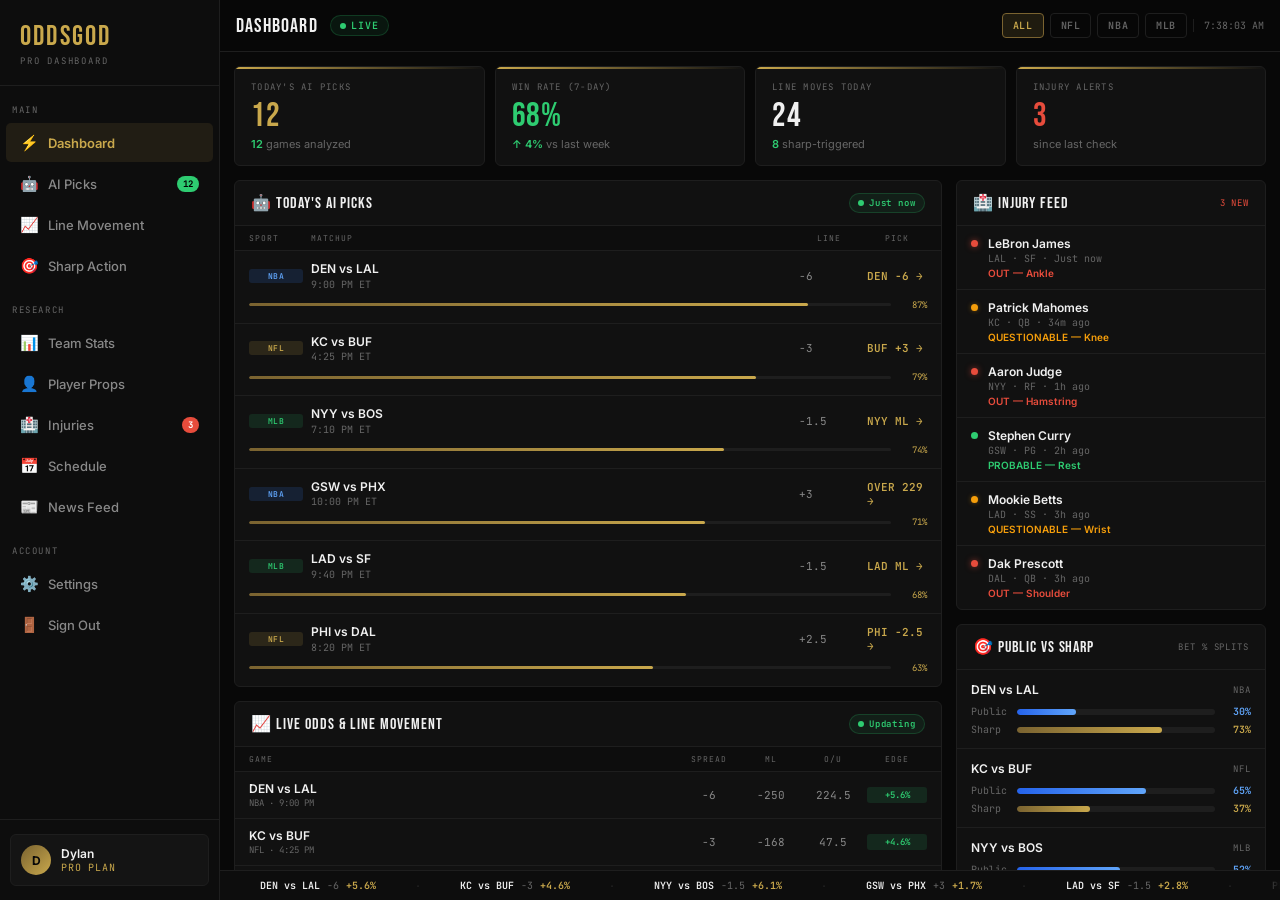
==== commit a35515df: "add AI-powered news feed" ====
--- a/dashboard.html
+++ b/dashboard.html
@@ -320,6 +320,32 @@
     .tag-reverse{background:rgba(59,130,246,0.15);color:#60a5fa}
     .tag-public{background:rgba(107,114,128,0.15);color:var(--muted2)}
 
+    /* ── NEWS FEED ── */
+    .news-item{padding:14px 16px;border-bottom:1px solid var(--border);transition:background 0.15s;cursor:pointer}
+    .news-item:last-child{border-bottom:none}
+    .news-item:hover{background:#161616}
+    .news-item.loading{opacity:0.5;pointer-events:none}
+    .news-meta{display:flex;align-items:center;gap:8px;margin-bottom:6px;flex-wrap:wrap}
+    .news-source{font-family:'JetBrains Mono',monospace;font-size:9px;font-weight:600;letter-spacing:0.12em;text-transform:uppercase;color:var(--gold)}
+    .news-time{font-family:'JetBrains Mono',monospace;font-size:9px;color:var(--muted)}
+    .news-headline{font-size:13px;font-weight:600;color:var(--white);line-height:1.45;margin-bottom:6px}
+    .news-summary{font-size:12px;color:var(--muted2);line-height:1.65;margin-bottom:8px}
+    .news-summary.skeleton{height:36px;background:linear-gradient(90deg,var(--border) 25%,#222 50%,var(--border) 75%);background-size:200%;animation:skeletonPulse 1.4s ease infinite;border-radius:3px}
+    @keyframes skeletonPulse{0%{background-position:200% center}100%{background-position:-200% center}}
+    .news-tags{display:flex;gap:6px;flex-wrap:wrap}
+    .news-impact{font-family:'JetBrains Mono',monospace;font-size:9px;font-weight:600;padding:2px 8px;border-radius:3px;letter-spacing:0.06em}
+    .impact-high{background:rgba(231,76,60,0.15);color:var(--red)}
+    .impact-med{background:rgba(245,158,11,0.15);color:#F59E0B}
+    .impact-low{background:rgba(107,114,128,0.15);color:var(--muted2)}
+    .impact-pos{background:rgba(46,204,113,0.12);color:var(--green)}
+    .news-game-tag{font-family:'JetBrains Mono',monospace;font-size:9px;padding:2px 7px;border-radius:3px;background:rgba(201,168,76,0.1);color:var(--gold)}
+    .news-expand{display:none;font-size:12px;color:var(--muted2);line-height:1.65;margin-top:8px;padding-top:8px;border-top:1px solid var(--border)}
+    .news-item.expanded .news-expand{display:block}
+    .news-refresh-btn{background:none;border:1px solid var(--border);border-radius:4px;padding:4px 10px;font-family:'JetBrains Mono',monospace;font-size:9px;font-weight:600;letter-spacing:0.1em;color:var(--muted);cursor:pointer;transition:all 0.2s;text-transform:uppercase}
+    .news-refresh-btn:hover{border-color:var(--gold-dim);color:var(--gold)}
+    .news-refresh-btn.spinning{animation:spin 1s linear infinite}
+    @keyframes spin{to{transform:rotate(360deg)}}
+
     /* ── DESKTOP GRID (sidebar + 2-col content) ── */
     @media(min-width:901px){
       .kpi-row{grid-template-columns:repeat(4,1fr)}
@@ -352,6 +378,7 @@
   <a class="nav-item" onclick="showView('props')" href="#"><span class="nav-icon">👤</span> Player Props</a>
   <a class="nav-item" onclick="showView('injuries')" href="#"><span class="nav-icon">🏥</span> Injuries <span class="nav-badge red" id="inj-badge">3</span></a>
   <a class="nav-item" onclick="showView('schedule')" href="#"><span class="nav-icon">📅</span> Schedule</a>
+  <a class="nav-item" onclick="showView('news')" href="#"><span class="nav-icon">📰</span> News Feed</a>
   <div class="nav-section">Account</div>
   <a class="nav-item" href="#"><span class="nav-icon">⚙️</span> Settings</a>
   <a class="nav-item" href="/login"><span class="nav-icon">🚪</span> Sign Out</a>
@@ -506,6 +533,15 @@
           <div id="sched-body"></div>
         </div>
 
+        <!-- NEWS PANEL -->
+        <div class="panel">
+          <div class="panel-head">
+            <div class="panel-title">📰 Breaking News</div>
+            <button class="news-refresh-btn" id="dash-news-refresh" onclick="loadNews('dash-news-body','dash-news-refresh',4)">↻ Refresh</button>
+          </div>
+          <div id="dash-news-body"></div>
+        </div>
+
       </div><!-- /right -->
     </div><!-- /dash-grid -->
   </div><!-- /view-dashboard -->
@@ -659,6 +695,33 @@
         <button class="filter-btn" onclick="filterSched(this,'MLB')">MLB</button>
       </div>
       <div id="sched-full-body"></div>
+    </div>
+  </div>
+
+  <!-- ── NEWS FEED VIEW ── -->
+  <div id="view-news" class="view">
+    <div class="stat-cards">
+      <div class="stat-card"><div class="stat-card-label">Sources Monitored</div><div class="stat-card-val" style="color:var(--gold)">8</div><div class="stat-card-sub">ESPN, NFL.com, NBA.com + more</div></div>
+      <div class="stat-card"><div class="stat-card-label">Stories Today</div><div class="stat-card-val" style="color:var(--white)" id="news-count">—</div><div class="stat-card-sub">AI summarized</div></div>
+      <div class="stat-card"><div class="stat-card-label">High Impact</div><div class="stat-card-val" style="color:var(--red)" id="news-high">—</div><div class="stat-card-sub">Betting line movers</div></div>
+      <div class="stat-card"><div class="stat-card-label">Last Refresh</div><div class="stat-card-val" style="color:var(--muted);font-size:20px" id="news-last-refresh">—</div><div class="stat-card-sub">Auto-refreshes every 10min</div></div>
+    </div>
+    <div class="panel">
+      <div class="panel-head">
+        <div class="panel-title">📰 Sports News Feed</div>
+        <div style="display:flex;align-items:center;gap:10px">
+          <div class="live-pill" style="padding:3px 8px;font-size:9px"><span class="ldot"></span> AI Powered</div>
+          <button class="news-refresh-btn" id="full-news-refresh" onclick="loadNews('full-news-body','full-news-refresh',12)">↻ Refresh</button>
+        </div>
+      </div>
+      <div class="filter-bar">
+        <button class="filter-btn active" onclick="filterNews(this,'ALL')">ALL</button>
+        <button class="filter-btn" onclick="filterNews(this,'NFL')">NFL</button>
+        <button class="filter-btn" onclick="filterNews(this,'NBA')">NBA</button>
+        <button class="filter-btn" onclick="filterNews(this,'MLB')">MLB</button>
+        <button class="filter-btn" onclick="filterNews(this,'HIGH')">🔴 High Impact</button>
+      </div>
+      <div id="full-news-body"></div>
     </div>
   </div>
 
@@ -1228,7 +1291,7 @@
 const VIEW_TITLES = {
   dashboard:'Dashboard', picks:'AI Picks', lines:'Line Movement',
   sharp:'Sharp Action', teams:'Team Stats', props:'Player Props',
-  injuries:'Injury Report', schedule:'Schedule'
+  injuries:'Injury Report', schedule:'Schedule', news:'News Feed'
 };
 
 function showView(name) {
@@ -1246,6 +1309,7 @@
   if(name==='props')    renderProps();
   if(name==='injuries') renderInjFull();
   if(name==='schedule') renderSchedFull();
+  if(name==='news')     loadNews('full-news-body','full-news-refresh',12);
 }
 
 // ── LINE MOVEMENT DATA ──
@@ -1477,10 +1541,162 @@
     </div>`).join('')}`).join('');
 }
 
-function filterSched(el,f){
+// ── NEWS FEED ENGINE ──
+const NEWS_SOURCES = [
+  { name:'ESPN',       sport:'NFL', headline:'Patrick Mahomes listed as questionable with knee injury ahead of Sunday showdown vs Bills', age:'12m' },
+  { name:'NFL.com',    sport:'NFL', headline:'Eagles offensive line suffers blow as star guard ruled out for Monday Night Football',      age:'28m' },
+  { name:'ESPN',       sport:'NBA', headline:'LeBron James officially ruled out tonight vs Nuggets, ankle injury worse than reported',    age:'41m' },
+  { name:'NBA.com',    sport:'NBA', headline:'Stephen Curry upgraded to probable after missing last two games with left knee soreness',   age:'1h'  },
+  { name:'MLB.com',    sport:'MLB', headline:'Aaron Judge placed on 10-day IL with hamstring strain, out indefinitely for Yankees',      age:'1h'  },
+  { name:'The Athletic',sport:'NBA',headline:'Nuggets roll into LA as heavy favorites, Jokic expected to play full minutes tonight',     age:'2h'  },
+  { name:'ESPN',       sport:'MLB', headline:'Dodgers ace confirmed as starter tonight vs Giants at Oracle Park, bullpen fully rested',  age:'2h'  },
+  { name:'NFL.com',    sport:'NFL', headline:'Cowboys backup QB takes over as starter with Prescott on IR, reshaping Dallas line',       age:'3h'  },
+  { name:'Bleacher Report',sport:'NBA',headline:'Warriors sharp money surging on over total, public split shifting dramatically',       age:'3h'  },
+  { name:'MLB.com',    sport:'MLB', headline:'Weather alert: Fenway Park wind gusting 18mph out to left, could affect NYY vs BOS total',age:'4h'  },
+  { name:'The Athletic',sport:'NFL',headline:'Bills defense ranked top-3 against run this week, KC faces stiff challenge without Mahomes',age:'4h'},
+  { name:'ESPN',       sport:'MLB', headline:'Mookie Betts returns to Dodgers lineup after wrist evaluation, expected to play tonight',  age:'5h'  },
+];
+
+let newsCache = {};
+let newsFilter = 'ALL';
+
+async function loadNews(bodyId, btnId, count) {
+  const btn = document.getElementById(btnId);
+  const body = document.getElementById(bodyId);
+  if(!body) return;
+
+  // spinner
+  if(btn){ btn.classList.add('spinning'); btn.disabled=true; }
+
+  // show skeleton loading state
+  const items = NEWS_SOURCES.slice(0, count);
+  body.innerHTML = items.map((n,i)=>`
+    <div class="news-item loading" id="ni-${bodyId}-${i}">
+      <div class="news-meta">
+        <span class="news-source">${n.name}</span>
+        <span class="news-sport-badge sport-badge ${bc(n.sport)}">${n.sport}</span>
+        <span class="news-time">${n.age} ago</span>
+      </div>
+      <div class="news-headline">${n.headline}</div>
+      <div class="news-summary skeleton"></div>
+      <div class="news-tags" style="margin-top:8px">
+        <span class="news-impact impact-low">Analyzing...</span>
+      </div>
+    </div>
+  `).join('');
+
+  // Call Claude API for each item (batched prompt for all)
+  const prompt = `You are a sports betting analyst. For each of these ${items.length} sports news headlines, provide:
+1. A 1-2 sentence plain-English summary written for bettors (not generic fans)
+2. A betting impact level: HIGH, MEDIUM, or LOW
+3. A specific betting impact note (e.g. "Affects LAL spread by +1.5", "NYY ML moves from -130 to -145", "OVER total likely to drop 2 pts")
+4. The main game/team tag affected
+
+Headlines:
+${items.map((n,i)=>`${i+1}. [${n.sport}] ${n.headline}`).join('\n')}
+
+Respond ONLY with a JSON array of ${items.length} objects, each with keys: summary, impact (HIGH/MEDIUM/LOW), impactNote, gameTag. No markdown, no extra text.`;
+
+  try {
+    const res = await fetch('https://api.anthropic.com/v1/messages', {
+      method:'POST',
+      headers:{'Content-Type':'application/json'},
+      body: JSON.stringify({
+        model:'claude-sonnet-4-6',
+        max_tokens:1000,
+        messages:[{role:'user', content:prompt}]
+      })
+    });
+    const data = await res.json();
+    const text = data.content?.find(c=>c.type==='text')?.text || '[]';
+    const clean = text.replace(/```json|```/g,'').trim();
+    const analyses = JSON.parse(clean);
+
+    // render each item with AI analysis
+    analyses.forEach((a, i) => {
+      const n = items[i];
+      const el = document.getElementById(`ni-${bodyId}-${i}`);
+      if(!el) return;
+      const impactCls = a.impact==='HIGH'?'impact-high':a.impact==='MEDIUM'?'impact-med':'impact-low';
+      const impactIcon = a.impact==='HIGH'?'🔴':a.impact==='MEDIUM'?'🟡':'⚪';
+      el.classList.remove('loading');
+      el.innerHTML = `
+        <div class="news-meta">
+          <span class="news-source">${n.name}</span>
+          <span class="sport-badge ${bc(n.sport)}">${n.sport}</span>
+          <span class="news-time">${n.age} ago</span>
+        </div>
+        <div class="news-headline">${n.headline}</div>
+        <div class="news-summary">${a.summary}</div>
+        <div class="news-tags">
+          <span class="news-impact ${impactCls}">${impactIcon} ${a.impact} IMPACT</span>
+          <span class="news-game-tag">📌 ${a.gameTag}</span>
+          <span class="news-impact impact-pos" style="background:rgba(201,168,76,0.08);color:var(--muted2);font-weight:400">${a.impactNote}</span>
+        </div>`;
+      el.onclick = () => el.classList.toggle('expanded');
+      // store in cache
+      newsCache[`${bodyId}-${i}`] = { ...n, ...a };
+    });
+
+    // update stats if full view
+    if(bodyId==='full-news-body'){
+      const high = analyses.filter(a=>a.impact==='HIGH').length;
+      const countEl = document.getElementById('news-count');
+      const highEl  = document.getElementById('news-high');
+      const lastEl  = document.getElementById('news-last-refresh');
+      if(countEl) countEl.textContent = analyses.length;
+      if(highEl)  highEl.textContent  = high;
+      if(lastEl){ const n=new Date(); lastEl.textContent=`${n.getHours()%12||12}:${String(n.getMinutes()).padStart(2,'0')} ${n.getHours()>=12?'PM':'AM'}`; }
+    }
+
+  } catch(err) {
+    body.innerHTML = `<div style="padding:20px;text-align:center;color:var(--muted);font-size:13px">
+      <div style="font-size:24px;margin-bottom:8px">📡</div>
+      News feed unavailable — using cached headlines.<br>
+      <button class="news-refresh-btn" style="margin-top:12px" onclick="loadNews('${bodyId}','${btnId}',${count})">Try Again</button>
+    </div>`;
+    // fallback: render without AI analysis
+    body.innerHTML = items.map(n=>`
+      <div class="news-item">
+        <div class="news-meta">
+          <span class="news-source">${n.name}</span>
+          <span class="sport-badge ${bc(n.sport)}">${n.sport}</span>
+          <span class="news-time">${n.age} ago</span>
+        </div>
+        <div class="news-headline">${n.headline}</div>
+        <div class="news-summary" style="color:var(--muted);font-style:italic">AI analysis unavailable</div>
+        <div class="news-tags"><span class="news-impact impact-low">⚪ PENDING</span></div>
+      </div>`).join('');
+  } finally {
+    if(btn){ btn.classList.remove('spinning'); btn.disabled=false; }
+  }
+}
+
+function filterNews(el, filter) {
   el.closest('.filter-bar').querySelectorAll('.filter-btn').forEach(b=>b.classList.remove('active'));
-  el.classList.add('active'); renderSchedFull(f);
-}
+  el.classList.add('active');
+  newsFilter = filter;
+  document.querySelectorAll('#full-news-body .news-item').forEach(item => {
+    const sport = item.querySelector('.sport-badge')?.textContent;
+    const impact = item.querySelector('.news-impact')?.textContent;
+    if(filter==='ALL') { item.style.display=''; return; }
+    if(filter==='HIGH') { item.style.display = impact?.includes('HIGH') ? '' : 'none'; return; }
+    item.style.display = sport===filter ? '' : 'none';
+  });
+}
+
+// auto-load dashboard news panel on page load
+window.addEventListener('load', () => {
+  setTimeout(() => loadNews('dash-news-body','dash-news-refresh',4), 800);
+});
+
+// auto-refresh every 10 min
+setInterval(() => {
+  loadNews('dash-news-body','dash-news-refresh',4);
+  const newsView = document.getElementById('view-news');
+  if(newsView?.classList.contains('active')) loadNews('full-news-body','full-news-refresh',12);
+}, 600000);
+
 
 </script>
 </body>
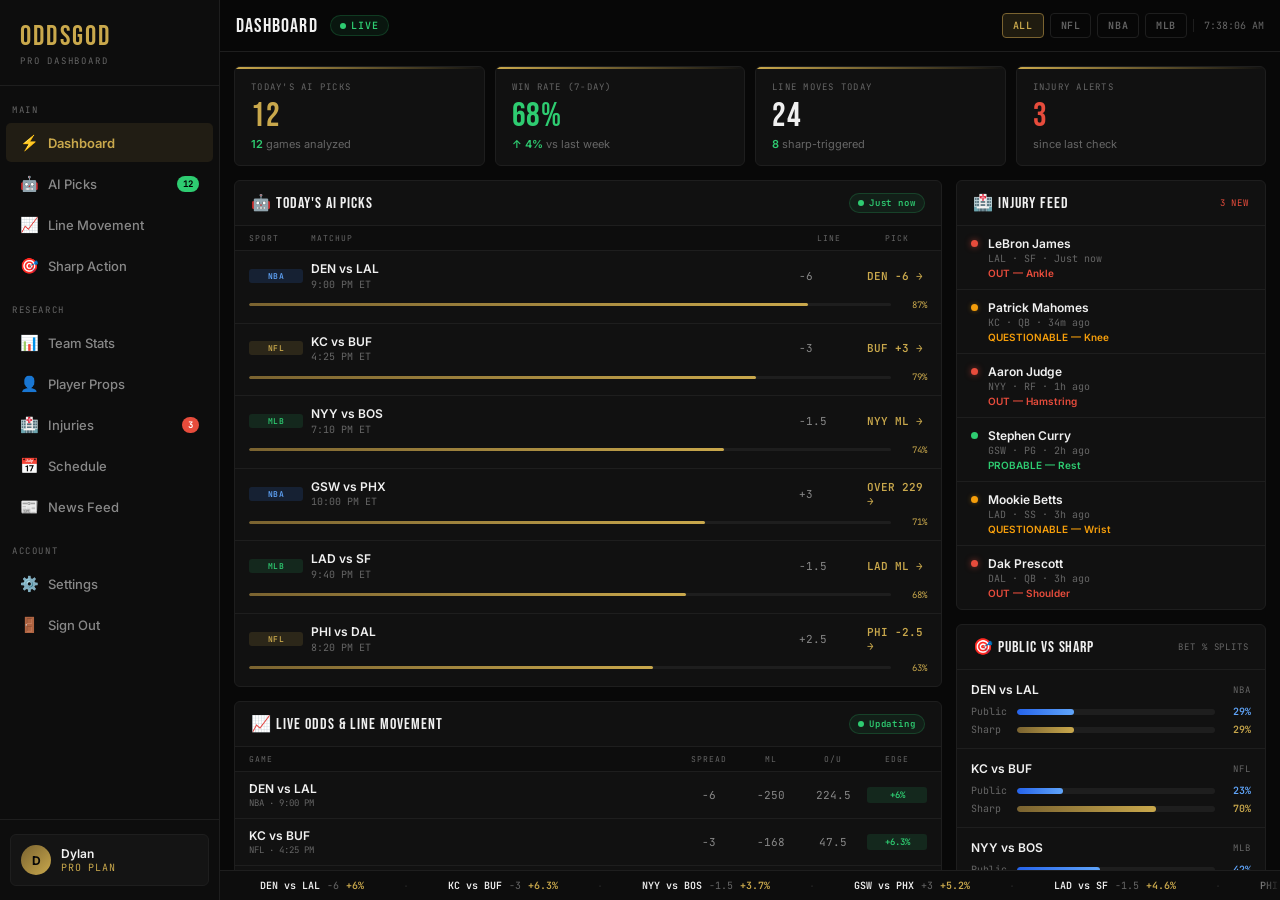
==== commit 27363e78: "real RSS news feed" ====
--- a/dashboard.html
+++ b/dashboard.html
@@ -1541,132 +1541,118 @@
     </div>`).join('')}`).join('');
 }
 
-// ── NEWS FEED ENGINE ──
-const NEWS_SOURCES = [
-  { name:'ESPN',       sport:'NFL', headline:'Patrick Mahomes listed as questionable with knee injury ahead of Sunday showdown vs Bills', age:'12m' },
-  { name:'NFL.com',    sport:'NFL', headline:'Eagles offensive line suffers blow as star guard ruled out for Monday Night Football',      age:'28m' },
-  { name:'ESPN',       sport:'NBA', headline:'LeBron James officially ruled out tonight vs Nuggets, ankle injury worse than reported',    age:'41m' },
-  { name:'NBA.com',    sport:'NBA', headline:'Stephen Curry upgraded to probable after missing last two games with left knee soreness',   age:'1h'  },
-  { name:'MLB.com',    sport:'MLB', headline:'Aaron Judge placed on 10-day IL with hamstring strain, out indefinitely for Yankees',      age:'1h'  },
-  { name:'The Athletic',sport:'NBA',headline:'Nuggets roll into LA as heavy favorites, Jokic expected to play full minutes tonight',     age:'2h'  },
-  { name:'ESPN',       sport:'MLB', headline:'Dodgers ace confirmed as starter tonight vs Giants at Oracle Park, bullpen fully rested',  age:'2h'  },
-  { name:'NFL.com',    sport:'NFL', headline:'Cowboys backup QB takes over as starter with Prescott on IR, reshaping Dallas line',       age:'3h'  },
-  { name:'Bleacher Report',sport:'NBA',headline:'Warriors sharp money surging on over total, public split shifting dramatically',       age:'3h'  },
-  { name:'MLB.com',    sport:'MLB', headline:'Weather alert: Fenway Park wind gusting 18mph out to left, could affect NYY vs BOS total',age:'4h'  },
-  { name:'The Athletic',sport:'NFL',headline:'Bills defense ranked top-3 against run this week, KC faces stiff challenge without Mahomes',age:'4h'},
-  { name:'ESPN',       sport:'MLB', headline:'Mookie Betts returns to Dodgers lineup after wrist evaluation, expected to play tonight',  age:'5h'  },
+// ── NEWS FEED ENGINE (Real RSS) ──
+const RSS_FEEDS = [
+  { name:'ESPN NFL',      sport:'NFL', url:'https://www.espn.com/espn/rss/nfl/news' },
+  { name:'ESPN NBA',      sport:'NBA', url:'https://www.espn.com/espn/rss/nba/news' },
+  { name:'ESPN MLB',      sport:'MLB', url:'https://www.espn.com/espn/rss/mlb/news' },
+  { name:'CBS Sports',    sport:'NFL', url:'https://www.cbssports.com/rss/headlines/nfl' },
+  { name:'CBS Sports',    sport:'NBA', url:'https://www.cbssports.com/rss/headlines/nba' },
+  { name:'CBS Sports',    sport:'MLB', url:'https://www.cbssports.com/rss/headlines/mlb' },
+  { name:'Yahoo Sports',  sport:'NFL', url:'https://sports.yahoo.com/nfl/rss.xml' },
+  { name:'Yahoo Sports',  sport:'NBA', url:'https://sports.yahoo.com/nba/rss.xml' },
 ];
 
-let newsCache = {};
+const RSS2JSON = 'https://api.rss2json.com/v1/api.json?rss_url=';
+let allArticles = [];
 let newsFilter = 'ALL';
 
-async function loadNews(bodyId, btnId, count) {
-  const btn = document.getElementById(btnId);
+function timeAgo(dateStr) {
+  const diff = Date.now() - new Date(dateStr).getTime();
+  const m = Math.floor(diff/60000);
+  if(m < 1)  return 'Just now';
+  if(m < 60) return `${m}m ago`;
+  const h = Math.floor(m/60);
+  if(h < 24) return `${h}h ago`;
+  return `${Math.floor(h/24)}d ago`;
+}
+
+function sportBadge(sport) {
+  return `<span class="sport-badge ${bc(sport)}">${sport}</span>`;
+}
+
+function renderArticles(articles, bodyId) {
   const body = document.getElementById(bodyId);
   if(!body) return;
-
-  // spinner
+  if(!articles.length) {
+    body.innerHTML = `<div style="padding:24px;text-align:center;color:var(--muted);font-size:13px">
+      <div style="font-size:24px;margin-bottom:8px">📡</div>No articles found.</div>`;
+    return;
+  }
+  body.innerHTML = articles.map((a, i) => `
+    <a href="${a.link}" target="_blank" rel="noopener noreferrer" class="news-item" style="display:block;text-decoration:none" data-sport="${a.sport}">
+      <div class="news-meta">
+        <span class="news-source">${a.source}</span>
+        ${sportBadge(a.sport)}
+        <span class="news-time">${timeAgo(a.pubDate)}</span>
+      </div>
+      <div class="news-headline">${a.title}</div>
+      ${a.description ? `<div class="news-summary">${a.description.replace(/<[^>]*>/g,'').slice(0,140)}...</div>` : ''}
+      <div class="news-tags" style="margin-top:6px">
+        <span class="news-impact impact-low" style="background:rgba(201,168,76,0.08);color:var(--muted2)">↗ Read Full Article</span>
+      </div>
+    </a>
+  `).join('');
+}
+
+async function loadNews(bodyId, btnId, count) {
+  const btn  = document.getElementById(btnId);
+  const body = document.getElementById(bodyId);
+  if(!body) return;
+
   if(btn){ btn.classList.add('spinning'); btn.disabled=true; }
 
-  // show skeleton loading state
-  const items = NEWS_SOURCES.slice(0, count);
-  body.innerHTML = items.map((n,i)=>`
-    <div class="news-item loading" id="ni-${bodyId}-${i}">
+  // skeleton
+  body.innerHTML = Array(count).fill(0).map(()=>`
+    <div class="news-item" style="pointer-events:none">
       <div class="news-meta">
-        <span class="news-source">${n.name}</span>
-        <span class="news-sport-badge sport-badge ${bc(n.sport)}">${n.sport}</span>
-        <span class="news-time">${n.age} ago</span>
-      </div>
-      <div class="news-headline">${n.headline}</div>
-      <div class="news-summary skeleton"></div>
-      <div class="news-tags" style="margin-top:8px">
-        <span class="news-impact impact-low">Analyzing...</span>
-      </div>
+        <span class="news-source" style="background:var(--border);color:transparent;border-radius:3px">Loading source</span>
+        <span class="news-time" style="background:var(--border);color:transparent;border-radius:3px">0m ago</span>
+      </div>
+      <div class="news-headline" style="background:var(--border);color:transparent;border-radius:3px;height:18px;margin-bottom:4px">Loading headline text here...</div>
+      <div class="news-summary skeleton" style="height:32px"></div>
     </div>
   `).join('');
 
-  // Call Claude API for each item (batched prompt for all)
-  const prompt = `You are a sports betting analyst. For each of these ${items.length} sports news headlines, provide:
-1. A 1-2 sentence plain-English summary written for bettors (not generic fans)
-2. A betting impact level: HIGH, MEDIUM, or LOW
-3. A specific betting impact note (e.g. "Affects LAL spread by +1.5", "NYY ML moves from -130 to -145", "OVER total likely to drop 2 pts")
-4. The main game/team tag affected
-
-Headlines:
-${items.map((n,i)=>`${i+1}. [${n.sport}] ${n.headline}`).join('\n')}
-
-Respond ONLY with a JSON array of ${items.length} objects, each with keys: summary, impact (HIGH/MEDIUM/LOW), impactNote, gameTag. No markdown, no extra text.`;
-
   try {
-    const res = await fetch('https://api.anthropic.com/v1/messages', {
-      method:'POST',
-      headers:{'Content-Type':'application/json'},
-      body: JSON.stringify({
-        model:'claude-sonnet-4-6',
-        max_tokens:1000,
-        messages:[{role:'user', content:prompt}]
-      })
-    });
-    const data = await res.json();
-    const text = data.content?.find(c=>c.type==='text')?.text || '[]';
-    const clean = text.replace(/```json|```/g,'').trim();
-    const analyses = JSON.parse(clean);
-
-    // render each item with AI analysis
-    analyses.forEach((a, i) => {
-      const n = items[i];
-      const el = document.getElementById(`ni-${bodyId}-${i}`);
-      if(!el) return;
-      const impactCls = a.impact==='HIGH'?'impact-high':a.impact==='MEDIUM'?'impact-med':'impact-low';
-      const impactIcon = a.impact==='HIGH'?'🔴':a.impact==='MEDIUM'?'🟡':'⚪';
-      el.classList.remove('loading');
-      el.innerHTML = `
-        <div class="news-meta">
-          <span class="news-source">${n.name}</span>
-          <span class="sport-badge ${bc(n.sport)}">${n.sport}</span>
-          <span class="news-time">${n.age} ago</span>
-        </div>
-        <div class="news-headline">${n.headline}</div>
-        <div class="news-summary">${a.summary}</div>
-        <div class="news-tags">
-          <span class="news-impact ${impactCls}">${impactIcon} ${a.impact} IMPACT</span>
-          <span class="news-game-tag">📌 ${a.gameTag}</span>
-          <span class="news-impact impact-pos" style="background:rgba(201,168,76,0.08);color:var(--muted2);font-weight:400">${a.impactNote}</span>
-        </div>`;
-      el.onclick = () => el.classList.toggle('expanded');
-      // store in cache
-      newsCache[`${bodyId}-${i}`] = { ...n, ...a };
-    });
-
-    // update stats if full view
-    if(bodyId==='full-news-body'){
-      const high = analyses.filter(a=>a.impact==='HIGH').length;
-      const countEl = document.getElementById('news-count');
-      const highEl  = document.getElementById('news-high');
-      const lastEl  = document.getElementById('news-last-refresh');
-      if(countEl) countEl.textContent = analyses.length;
-      if(highEl)  highEl.textContent  = high;
-      if(lastEl){ const n=new Date(); lastEl.textContent=`${n.getHours()%12||12}:${String(n.getMinutes()).padStart(2,'0')} ${n.getHours()>=12?'PM':'AM'}`; }
-    }
+    // fetch all feeds in parallel
+    const fetches = RSS_FEEDS.map(feed =>
+      fetch(`${RSS2JSON}${encodeURIComponent(feed.url)}`)
+        .then(r => r.json())
+        .then(data => {
+          if(data.status !== 'ok') return [];
+          return (data.items || []).slice(0, 5).map(item => ({
+            title:      item.title || '',
+            link:       item.link  || '#',
+            description:item.description || item.content || '',
+            pubDate:    item.pubDate || new Date().toISOString(),
+            source:     feed.name,
+            sport:      feed.sport,
+          }));
+        })
+        .catch(() => [])
+    );
+
+    const results = await Promise.all(fetches);
+    allArticles = results.flat()
+      .filter(a => a.title)
+      .sort((a,b) => new Date(b.pubDate) - new Date(a.pubDate));
+
+    const toShow = allArticles.slice(0, count);
+    renderArticles(toShow, bodyId);
+
+    // update stats
+    const countEl = document.getElementById('news-count');
+    const lastEl  = document.getElementById('news-last-refresh');
+    if(countEl) countEl.textContent = allArticles.length;
+    if(lastEl){ const n=new Date(); lastEl.textContent=`${n.getHours()%12||12}:${String(n.getMinutes()).padStart(2,'0')} ${n.getHours()>=12?'PM':'AM'}`; }
 
   } catch(err) {
-    body.innerHTML = `<div style="padding:20px;text-align:center;color:var(--muted);font-size:13px">
+    body.innerHTML = `<div style="padding:24px;text-align:center;color:var(--muted);font-size:13px">
       <div style="font-size:24px;margin-bottom:8px">📡</div>
-      News feed unavailable — using cached headlines.<br>
+      Couldn't load news feed right now.<br>
       <button class="news-refresh-btn" style="margin-top:12px" onclick="loadNews('${bodyId}','${btnId}',${count})">Try Again</button>
     </div>`;
-    // fallback: render without AI analysis
-    body.innerHTML = items.map(n=>`
-      <div class="news-item">
-        <div class="news-meta">
-          <span class="news-source">${n.name}</span>
-          <span class="sport-badge ${bc(n.sport)}">${n.sport}</span>
-          <span class="news-time">${n.age} ago</span>
-        </div>
-        <div class="news-headline">${n.headline}</div>
-        <div class="news-summary" style="color:var(--muted);font-style:italic">AI analysis unavailable</div>
-        <div class="news-tags"><span class="news-impact impact-low">⚪ PENDING</span></div>
-      </div>`).join('');
   } finally {
     if(btn){ btn.classList.remove('spinning'); btn.disabled=false; }
   }
@@ -1676,26 +1662,24 @@
   el.closest('.filter-bar').querySelectorAll('.filter-btn').forEach(b=>b.classList.remove('active'));
   el.classList.add('active');
   newsFilter = filter;
-  document.querySelectorAll('#full-news-body .news-item').forEach(item => {
-    const sport = item.querySelector('.sport-badge')?.textContent;
-    const impact = item.querySelector('.news-impact')?.textContent;
-    if(filter==='ALL') { item.style.display=''; return; }
-    if(filter==='HIGH') { item.style.display = impact?.includes('HIGH') ? '' : 'none'; return; }
-    item.style.display = sport===filter ? '' : 'none';
-  });
+  const body = document.getElementById('full-news-body');
+  if(!body) return;
+  const filtered = filter==='ALL' ? allArticles : allArticles.filter(a=>a.sport===filter);
+  renderArticles(filtered.slice(0,20), 'full-news-body');
 }
 
 // auto-load dashboard news panel on page load
 window.addEventListener('load', () => {
-  setTimeout(() => loadNews('dash-news-body','dash-news-refresh',4), 800);
+  setTimeout(() => loadNews('dash-news-body','dash-news-refresh',4), 600);
 });
 
 // auto-refresh every 10 min
 setInterval(() => {
   loadNews('dash-news-body','dash-news-refresh',4);
   const newsView = document.getElementById('view-news');
-  if(newsView?.classList.contains('active')) loadNews('full-news-body','full-news-refresh',12);
+  if(newsView?.classList.contains('active')) loadNews('full-news-body','full-news-refresh',20);
 }, 600000);
+
 
 
 </script>
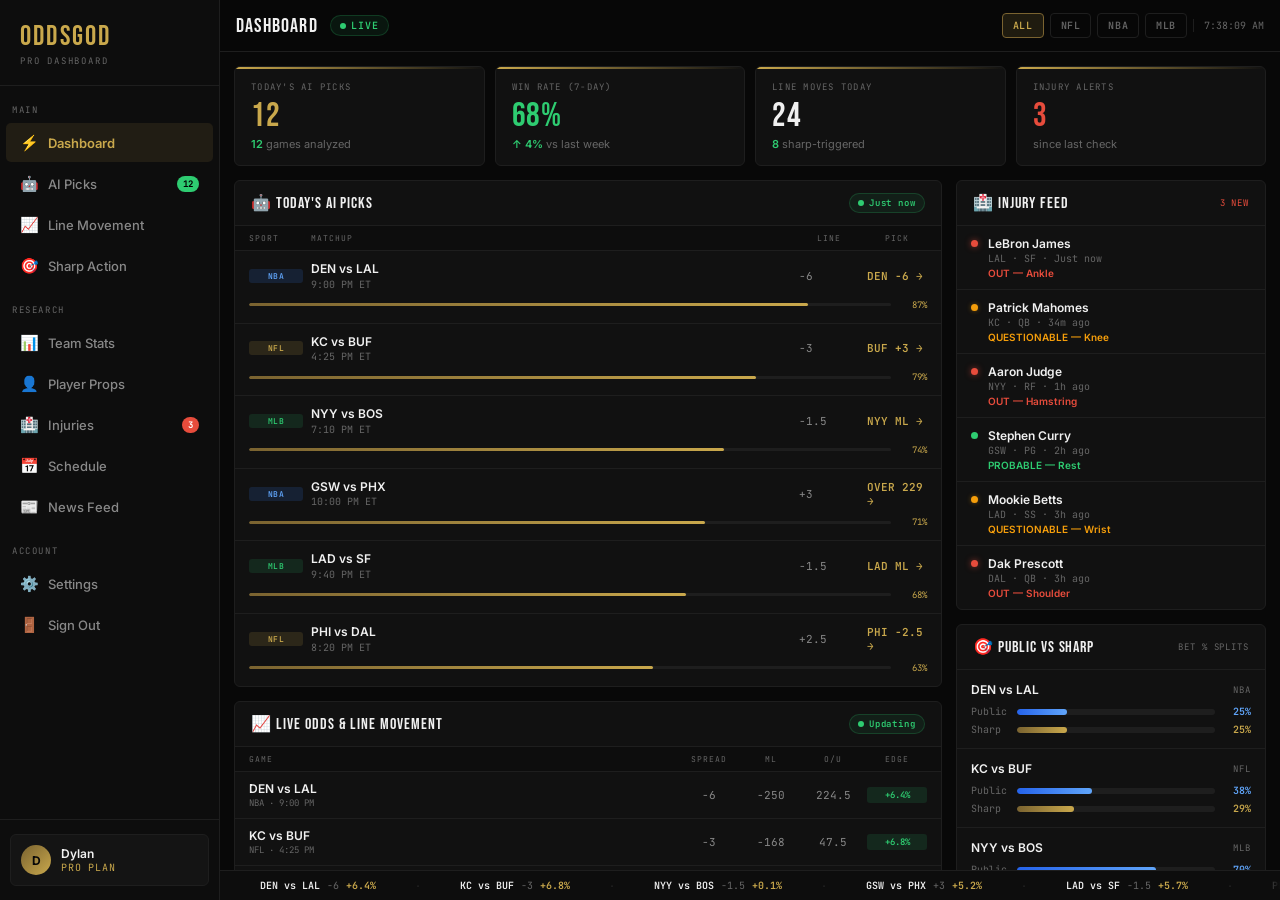
==== commit 82d18f98: "infinite scroll news feed" ====
--- a/dashboard.html
+++ b/dashboard.html
@@ -1571,15 +1571,23 @@
   return `<span class="sport-badge ${bc(sport)}">${sport}</span>`;
 }
 
-function renderArticles(articles, bodyId) {
+let newsOffset = 0;
+const NEWS_PAGE_SIZE = 20;
+
+function renderArticles(articles, bodyId, append=false) {
   const body = document.getElementById(bodyId);
   if(!body) return;
-  if(!articles.length) {
+  if(!articles.length && !append) {
     body.innerHTML = `<div style="padding:24px;text-align:center;color:var(--muted);font-size:13px">
       <div style="font-size:24px;margin-bottom:8px">📡</div>No articles found.</div>`;
     return;
   }
-  body.innerHTML = articles.map((a, i) => `
+
+  // remove existing load more button if present
+  const existing = body.querySelector('.load-more-btn');
+  if(existing) existing.remove();
+
+  const html = articles.map(a => `
     <a href="${a.link}" target="_blank" rel="noopener noreferrer" class="news-item" style="display:block;text-decoration:none" data-sport="${a.sport}">
       <div class="news-meta">
         <span class="news-source">${a.source}</span>
@@ -1587,12 +1595,31 @@
         <span class="news-time">${timeAgo(a.pubDate)}</span>
       </div>
       <div class="news-headline">${a.title}</div>
-      ${a.description ? `<div class="news-summary">${a.description.replace(/<[^>]*>/g,'').slice(0,140)}...</div>` : ''}
+      ${a.description ? `<div class="news-summary">${a.description.replace(/<[^>]*>/g,'').slice(0,160)}...</div>` : ''}
       <div class="news-tags" style="margin-top:6px">
         <span class="news-impact impact-low" style="background:rgba(201,168,76,0.08);color:var(--muted2)">↗ Read Full Article</span>
       </div>
     </a>
   `).join('');
+
+  if(append) {
+    body.insertAdjacentHTML('beforeend', html);
+  } else {
+    body.innerHTML = html;
+  }
+
+  // add load more button if there are more articles
+  const currentCount = body.querySelectorAll('.news-item').length;
+  const filteredArticles = newsFilter==='ALL' ? allArticles : allArticles.filter(a=>a.sport===newsFilter);
+  if(currentCount < filteredArticles.length) {
+    body.insertAdjacentHTML('beforeend', `
+      <div class="load-more-btn" style="padding:16px;text-align:center;border-top:1px solid var(--border)">
+        <button onclick="loadMoreNews()" style="background:none;border:1px solid var(--border);border-radius:4px;padding:9px 24px;font-family:'JetBrains Mono',monospace;font-size:11px;font-weight:600;letter-spacing:0.1em;text-transform:uppercase;color:var(--muted);cursor:pointer;transition:all 0.2s" onmouseover="this.style.borderColor='var(--gold-dim)';this.style.color='var(--gold)'" onmouseout="this.style.borderColor='var(--border)';this.style.color='var(--muted)'">
+          Load More — ${filteredArticles.length - currentCount} remaining
+        </button>
+      </div>
+    `);
+  }
 }
 
 async function loadNews(bodyId, btnId, count) {
@@ -1601,33 +1628,33 @@
   if(!body) return;
 
   if(btn){ btn.classList.add('spinning'); btn.disabled=true; }
+  newsOffset = 0;
 
   // skeleton
-  body.innerHTML = Array(count).fill(0).map(()=>`
+  body.innerHTML = Array(Math.min(count, 6)).fill(0).map(()=>`
     <div class="news-item" style="pointer-events:none">
       <div class="news-meta">
         <span class="news-source" style="background:var(--border);color:transparent;border-radius:3px">Loading source</span>
         <span class="news-time" style="background:var(--border);color:transparent;border-radius:3px">0m ago</span>
       </div>
-      <div class="news-headline" style="background:var(--border);color:transparent;border-radius:3px;height:18px;margin-bottom:4px">Loading headline text here...</div>
+      <div class="news-headline" style="background:var(--border);color:transparent;border-radius:3px;height:18px;margin-bottom:4px">Loading headline...</div>
       <div class="news-summary skeleton" style="height:32px"></div>
     </div>
   `).join('');
 
   try {
-    // fetch all feeds in parallel
     const fetches = RSS_FEEDS.map(feed =>
       fetch(`${RSS2JSON}${encodeURIComponent(feed.url)}`)
         .then(r => r.json())
         .then(data => {
           if(data.status !== 'ok') return [];
-          return (data.items || []).slice(0, 5).map(item => ({
-            title:      item.title || '',
-            link:       item.link  || '#',
-            description:item.description || item.content || '',
-            pubDate:    item.pubDate || new Date().toISOString(),
-            source:     feed.name,
-            sport:      feed.sport,
+          return (data.items || []).slice(0, 10).map(item => ({
+            title:       item.title || '',
+            link:        item.link  || '#',
+            description: item.description || item.content || '',
+            pubDate:     item.pubDate || new Date().toISOString(),
+            source:      feed.name,
+            sport:       feed.sport,
           }));
         })
         .catch(() => [])
@@ -1638,10 +1665,10 @@
       .filter(a => a.title)
       .sort((a,b) => new Date(b.pubDate) - new Date(a.pubDate));
 
-    const toShow = allArticles.slice(0, count);
-    renderArticles(toShow, bodyId);
-
-    // update stats
+    newsOffset = NEWS_PAGE_SIZE;
+    const filtered = newsFilter==='ALL' ? allArticles : allArticles.filter(a=>a.sport===newsFilter);
+    renderArticles(filtered.slice(0, newsOffset), bodyId);
+
     const countEl = document.getElementById('news-count');
     const lastEl  = document.getElementById('news-last-refresh');
     if(countEl) countEl.textContent = allArticles.length;
@@ -1650,7 +1677,7 @@
   } catch(err) {
     body.innerHTML = `<div style="padding:24px;text-align:center;color:var(--muted);font-size:13px">
       <div style="font-size:24px;margin-bottom:8px">📡</div>
-      Couldn't load news feed right now.<br>
+      Couldn't load news right now.<br>
       <button class="news-refresh-btn" style="margin-top:12px" onclick="loadNews('${bodyId}','${btnId}',${count})">Try Again</button>
     </div>`;
   } finally {
@@ -1658,14 +1685,22 @@
   }
 }
 
+function loadMoreNews() {
+  const bodyId = document.getElementById('view-news')?.classList.contains('active') ? 'full-news-body' : 'dash-news-body';
+  const filtered = newsFilter==='ALL' ? allArticles : allArticles.filter(a=>a.sport===newsFilter);
+  const next = filtered.slice(newsOffset, newsOffset + NEWS_PAGE_SIZE);
+  if(!next.length) return;
+  newsOffset += NEWS_PAGE_SIZE;
+  renderArticles(next, bodyId, true);
+}
+
 function filterNews(el, filter) {
   el.closest('.filter-bar').querySelectorAll('.filter-btn').forEach(b=>b.classList.remove('active'));
   el.classList.add('active');
   newsFilter = filter;
-  const body = document.getElementById('full-news-body');
-  if(!body) return;
+  newsOffset = NEWS_PAGE_SIZE;
   const filtered = filter==='ALL' ? allArticles : allArticles.filter(a=>a.sport===filter);
-  renderArticles(filtered.slice(0,20), 'full-news-body');
+  renderArticles(filtered.slice(0, newsOffset), 'full-news-body');
 }
 
 // auto-load dashboard news panel on page load
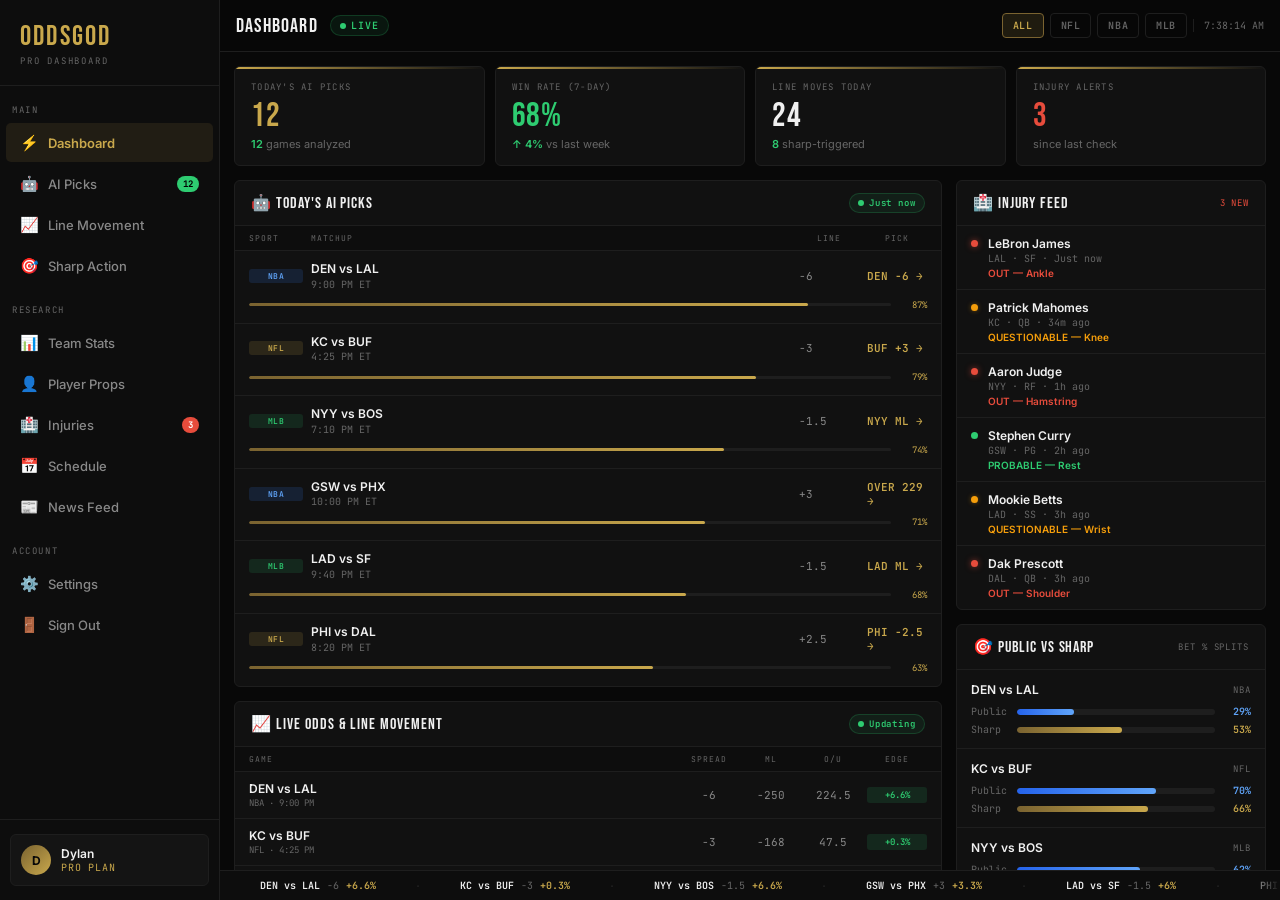
==== commit f411fbaa: "add player and team profile pages" ====
--- a/dashboard.html
+++ b/dashboard.html
@@ -1390,8 +1390,9 @@
   document.getElementById('teams-tbody').innerHTML=data.map(t=>{
     const sc=t.streak.startsWith('W')?'green':'red';
     const ac=t.atsPct>=55?'green':t.atsPct<=44?'red':'';
-    return `<tr>
-      <td class="bright">${t.team}</td>
+    const teamSlug=slugify(t.team);
+    return `<tr style="cursor:pointer" onclick="window.location.href='/team?id=${teamSlug}'">
+      <td class="bright" style="color:var(--gold-lt)">${t.team} ↗</td>
       <td><span class="sport-badge ${bc(t.sport)}">${t.sport}</span></td>
       <td>${t.wl}</td><td class="gold">${t.ats}</td>
       <td class="${ac}">${t.atsPct}%</td>
@@ -1425,17 +1426,25 @@
 const PROP_LABELS={PTS:'Points',REB:'Rebounds',AST:'Assists',PASS:'Pass Yards',REC:'Rec Yards',HR:'Home Runs',H:'Hits',RBI:'RBIs'};
 const PROP_SPORT={PASS:'b-nfl',REC:'b-nfl',H:'b-mlb',HR:'b-mlb',RBI:'b-mlb'};
 
+function slugify(name){ return name.toLowerCase().replace(/\s+/g,'-').replace(/[^a-z0-9-]/g,''); }
+
 function renderProps(filter='ALL'){
   const data=filter==='ALL'?PROPS_DATA:PROPS_DATA.filter(p=>p.type===filter);
   document.getElementById('props-grid').innerHTML=data.map(p=>{
     const lc=p.lean==='over'?'lean-over':'lean-under';
     const li=p.lean==='over'?'↑ OVER':'↓ UNDER';
     const sb=PROP_SPORT[p.type]||'b-nba';
+    const playerSlug=slugify(p.player);
+    const teamSlug=slugify(p.team==='LAL'?'los-angeles-lakers':p.team==='DEN'?'denver-nuggets':p.team==='KC'?'kansas-city-chiefs':p.team==='NYY'?'new-york-yankees':p.team==='LAD'?'los-angeles-dodgers':p.team);
     return `<div class="prop-card">
       <div style="display:flex;justify-content:space-between;align-items:flex-start">
         <div>
-          <div class="prop-player">${p.player}${p.inj?' <span style="color:var(--red);font-size:10px">⚠</span>':''}</div>
-          <div class="prop-team-pos">${p.team} · ${p.pos}</div>
+          <a href="/player?id=${playerSlug}" style="text-decoration:none">
+            <div class="prop-player" style="cursor:pointer;transition:color 0.2s" onmouseover="this.style.color='var(--gold)'" onmouseout="this.style.color=''">${p.player}${p.inj?' <span style="color:var(--red);font-size:10px">⚠</span>':''}</div>
+          </a>
+          <a href="/team?id=${teamSlug}" style="text-decoration:none">
+            <div class="prop-team-pos" style="cursor:pointer;transition:color 0.2s" onmouseover="this.style.color='var(--gold-lt)'" onmouseout="this.style.color=''">${p.team} · ${p.pos} ↗</div>
+          </a>
         </div>
         <div class="sport-badge ${sb}">${p.type}</div>
       </div>
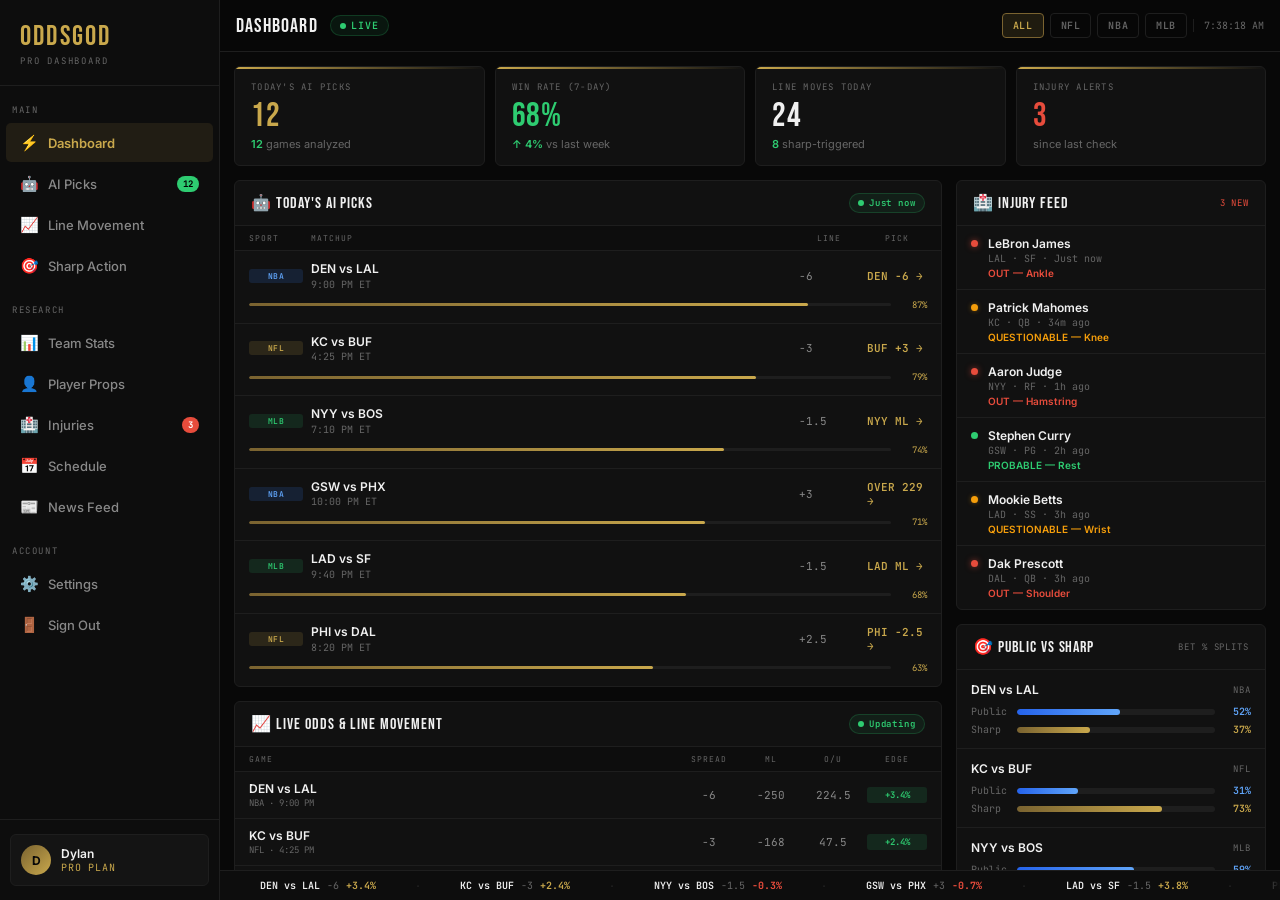
==== commit a687672a: "fix back button and team cache bug" ====
--- a/dashboard.html
+++ b/dashboard.html
@@ -1391,7 +1391,7 @@
     const sc=t.streak.startsWith('W')?'green':'red';
     const ac=t.atsPct>=55?'green':t.atsPct<=44?'red':'';
     const teamSlug=slugify(t.team);
-    return `<tr style="cursor:pointer" onclick="window.location.href='/team?id=${teamSlug}'">
+    return `<tr style="cursor:pointer" onclick="goToTeam('${teamSlug}')">
       <td class="bright" style="color:var(--gold-lt)">${t.team} ↗</td>
       <td><span class="sport-badge ${bc(t.sport)}">${t.sport}</span></td>
       <td>${t.wl}</td><td class="gold">${t.ats}</td>
@@ -1427,6 +1427,8 @@
 const PROP_SPORT={PASS:'b-nfl',REC:'b-nfl',H:'b-mlb',HR:'b-mlb',RBI:'b-mlb'};
 
 function slugify(name){ return name.toLowerCase().replace(/\s+/g,'-').replace(/[^a-z0-9-]/g,''); }
+function goToTeam(slug){ window.location.href='/team?id='+slug+'&t='+Date.now(); }
+function goToPlayer(slug){ window.location.href='/player?id='+slug+'&t='+Date.now(); }
 
 function renderProps(filter='ALL'){
   const data=filter==='ALL'?PROPS_DATA:PROPS_DATA.filter(p=>p.type===filter);
@@ -1439,10 +1441,10 @@
     return `<div class="prop-card">
       <div style="display:flex;justify-content:space-between;align-items:flex-start">
         <div>
-          <a href="/player?id=${playerSlug}" style="text-decoration:none">
+          <a href="#" onclick="goToPlayer('${playerSlug}');return false;" style="text-decoration:none">
             <div class="prop-player" style="cursor:pointer;transition:color 0.2s" onmouseover="this.style.color='var(--gold)'" onmouseout="this.style.color=''">${p.player}${p.inj?' <span style="color:var(--red);font-size:10px">⚠</span>':''}</div>
           </a>
-          <a href="/team?id=${teamSlug}" style="text-decoration:none">
+          <a href="#" onclick="goToTeam('${teamSlug}');return false;" style="text-decoration:none">
             <div class="prop-team-pos" style="cursor:pointer;transition:color 0.2s" onmouseover="this.style.color='var(--gold-lt)'" onmouseout="this.style.color=''">${p.team} · ${p.pos} ↗</div>
           </a>
         </div>
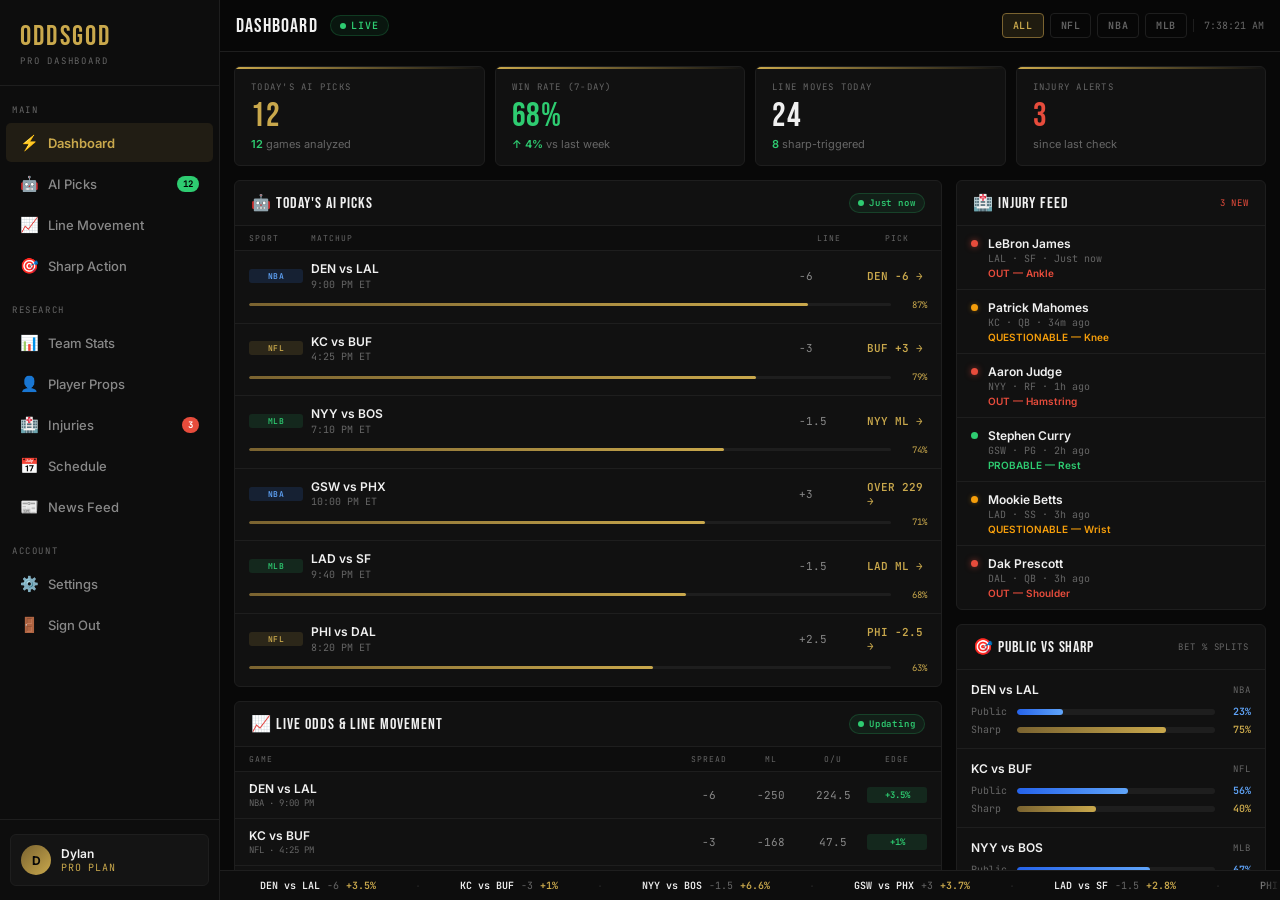
==== commit a8b605d8: "fix back button and all team pages" ====
--- a/dashboard.html
+++ b/dashboard.html
@@ -1371,18 +1371,18 @@
 
 // ── TEAM STATS ──
 const TEAMS_DATA=[
-  {team:'Kansas City Chiefs', sport:'NFL',wl:'9-2', ats:'7-4', atsPct:64,ou:'5-6',homeAts:'4-1',awayAts:'3-3',streak:'W3'},
-  {team:'Philadelphia Eagles',sport:'NFL',wl:'8-3', ats:'8-3', atsPct:73,ou:'6-5',homeAts:'4-1',awayAts:'4-2',streak:'W5'},
-  {team:'Buffalo Bills',      sport:'NFL',wl:'7-4', ats:'6-5', atsPct:55,ou:'7-4',homeAts:'3-2',awayAts:'3-3',streak:'L1'},
-  {team:'Dallas Cowboys',     sport:'NFL',wl:'4-7', ats:'4-7', atsPct:36,ou:'5-6',homeAts:'2-3',awayAts:'2-4',streak:'L4'},
-  {team:'Denver Nuggets',     sport:'NBA',wl:'18-7',ats:'14-11',atsPct:56,ou:'12-13',homeAts:'8-4',awayAts:'6-7',streak:'W2'},
-  {team:'LA Lakers',          sport:'NBA',wl:'13-12',ats:'11-14',atsPct:44,ou:'14-11',homeAts:'5-7',awayAts:'6-7',streak:'L2'},
+  {team:'Kansas City Chiefs',   sport:'NFL',wl:'9-2', ats:'7-4', atsPct:64,ou:'5-6',homeAts:'4-1',awayAts:'3-3',streak:'W3'},
+  {team:'Philadelphia Eagles',  sport:'NFL',wl:'8-3', ats:'8-3', atsPct:73,ou:'6-5',homeAts:'4-1',awayAts:'4-2',streak:'W5'},
+  {team:'Buffalo Bills',        sport:'NFL',wl:'7-4', ats:'6-5', atsPct:55,ou:'7-4',homeAts:'3-2',awayAts:'3-3',streak:'L1'},
+  {team:'Dallas Cowboys',       sport:'NFL',wl:'4-7', ats:'4-7', atsPct:36,ou:'5-6',homeAts:'2-3',awayAts:'2-4',streak:'L4'},
+  {team:'Denver Nuggets',       sport:'NBA',wl:'18-7',ats:'14-11',atsPct:56,ou:'12-13',homeAts:'8-4',awayAts:'6-7',streak:'W2'},
+  {team:'Los Angeles Lakers',   sport:'NBA',wl:'13-12',ats:'11-14',atsPct:44,ou:'14-11',homeAts:'5-7',awayAts:'6-7',streak:'L2'},
   {team:'Golden State Warriors',sport:'NBA',wl:'11-14',ats:'13-12',atsPct:52,ou:'16-9',homeAts:'6-6',awayAts:'7-6',streak:'W1'},
-  {team:'Phoenix Suns',       sport:'NBA',wl:'10-15',ats:'10-15',atsPct:40,ou:'13-12',homeAts:'5-7',awayAts:'5-8',streak:'L3'},
-  {team:'New York Yankees',   sport:'MLB',wl:'52-31',ats:'46-37',atsPct:55,ou:'42-41',homeAts:'24-17',awayAts:'22-20',streak:'W4'},
-  {team:'LA Dodgers',         sport:'MLB',wl:'58-25',ats:'50-33',atsPct:60,ou:'40-43',homeAts:'26-14',awayAts:'24-19',streak:'W7'},
-  {team:'Boston Red Sox',     sport:'MLB',wl:'38-45',ats:'37-46',atsPct:45,ou:'44-39',homeAts:'18-23',awayAts:'19-23',streak:'L2'},
-  {team:'SF Giants',          sport:'MLB',wl:'35-48',ats:'36-47',atsPct:43,ou:'38-45',homeAts:'16-25',awayAts:'20-22',streak:'L1'},
+  {team:'Phoenix Suns',         sport:'NBA',wl:'10-15',ats:'10-15',atsPct:40,ou:'13-12',homeAts:'5-7',awayAts:'5-8',streak:'L3'},
+  {team:'New York Yankees',     sport:'MLB',wl:'52-31',ats:'46-37',atsPct:55,ou:'42-41',homeAts:'24-17',awayAts:'22-20',streak:'W4'},
+  {team:'Los Angeles Dodgers',  sport:'MLB',wl:'58-25',ats:'50-33',atsPct:60,ou:'40-43',homeAts:'26-14',awayAts:'24-19',streak:'W7'},
+  {team:'Boston Red Sox',       sport:'MLB',wl:'38-45',ats:'37-46',atsPct:45,ou:'44-39',homeAts:'18-23',awayAts:'19-23',streak:'L2'},
+  {team:'San Francisco Giants', sport:'MLB',wl:'35-48',ats:'36-47',atsPct:43,ou:'38-45',homeAts:'16-25',awayAts:'20-22',streak:'L1'},
 ];
 
 function renderTeams(filter='ALL'){
@@ -1427,8 +1427,14 @@
 const PROP_SPORT={PASS:'b-nfl',REC:'b-nfl',H:'b-mlb',HR:'b-mlb',RBI:'b-mlb'};
 
 function slugify(name){ return name.toLowerCase().replace(/\s+/g,'-').replace(/[^a-z0-9-]/g,''); }
-function goToTeam(slug){ window.location.href='/team?id='+slug+'&t='+Date.now(); }
-function goToPlayer(slug){ window.location.href='/player?id='+slug+'&t='+Date.now(); }
+function goToTeam(slug){
+  sessionStorage.setItem('og_referrer', window.location.pathname + window.location.search + window.location.hash);
+  window.location.href='/team?id='+slug;
+}
+function goToPlayer(slug){
+  sessionStorage.setItem('og_referrer', window.location.pathname + window.location.search + window.location.hash);
+  window.location.href='/player?id='+slug;
+}
 
 function renderProps(filter='ALL'){
   const data=filter==='ALL'?PROPS_DATA:PROPS_DATA.filter(p=>p.type===filter);
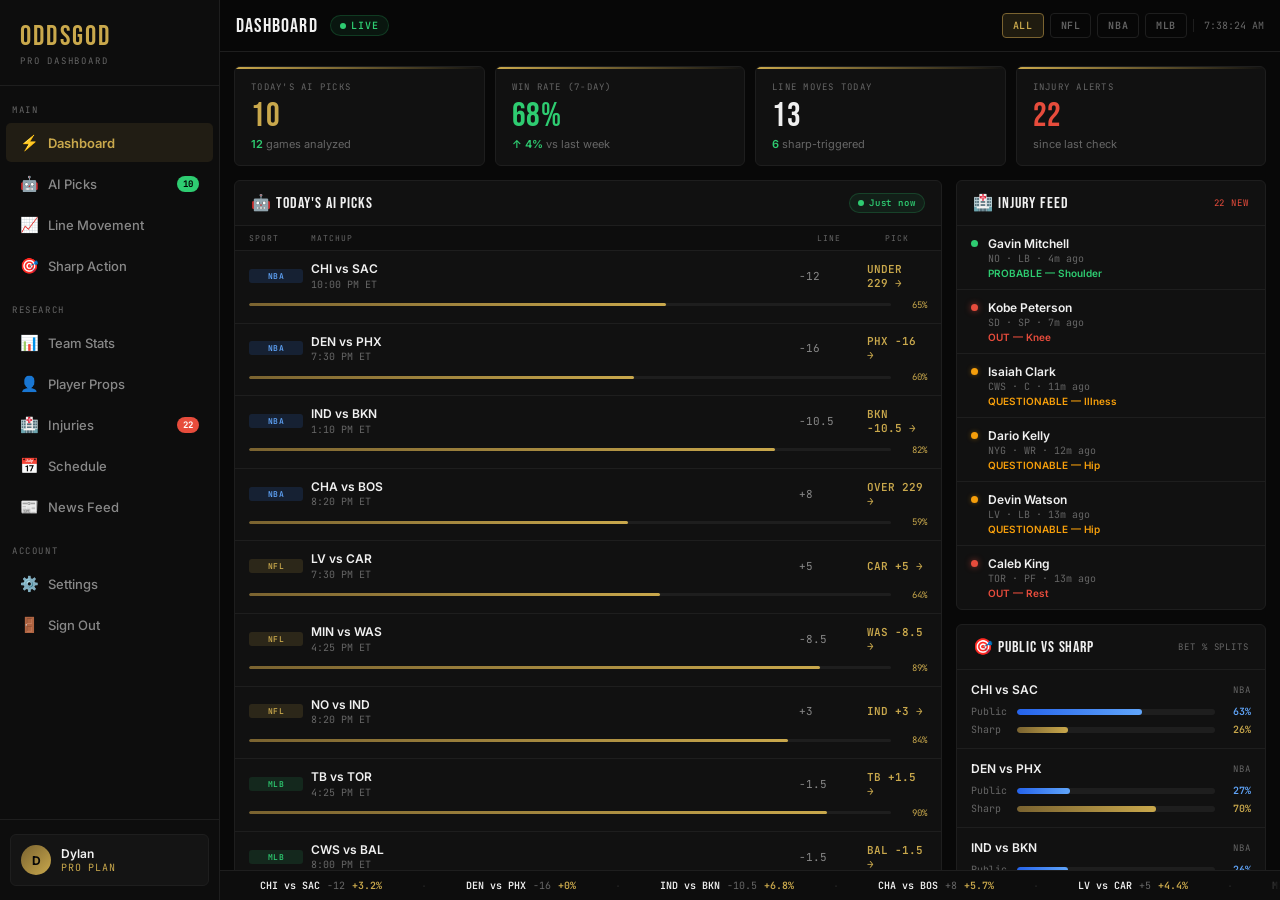
==== commit 36757419: "Add simulated data engine for all NFL/NBA/MLB teams & players" ====
--- a/dashboard.html
+++ b/dashboard.html
@@ -785,25 +785,13 @@
 
 <div class="toast-wrap" id="toast-wrap"></div>
 
+<script src="/js/curated-data.js"></script>
+<script src="/js/data.js"></script>
 <script>
-// ── DATA ──
-const GAMES = [
-  { id:'g1', sport:'NBA', home:'LAL', away:'DEN', time:'9:00 PM',  spread:-6,   ml:-250, ou:224.5, pick:'DEN -6',    conf:87, favored:'DEN' },
-  { id:'g2', sport:'NFL', home:'BUF', away:'KC',  time:'4:25 PM',  spread:-3,   ml:-168, ou:47.5,  pick:'BUF +3',    conf:79, favored:'KC'  },
-  { id:'g3', sport:'MLB', home:'BOS', away:'NYY', time:'7:10 PM',  spread:-1.5, ml:-145, ou:8.5,   pick:'NYY ML',    conf:74, favored:'NYY' },
-  { id:'g4', sport:'NBA', home:'PHX', away:'GSW', time:'10:00 PM', spread:3,    ml:130,  ou:228.5, pick:'OVER 229',  conf:71, favored:'PHX' },
-  { id:'g5', sport:'MLB', home:'SF',  away:'LAD', time:'9:40 PM',  spread:-1.5, ml:-165, ou:7.5,   pick:'LAD ML',    conf:68, favored:'LAD' },
-  { id:'g6', sport:'NFL', home:'DAL', away:'PHI', time:'8:20 PM',  spread:2.5,  ml:115,  ou:46,    pick:'PHI -2.5',  conf:63, favored:'PHI' },
-];
-
-const INJURIES = [
-  { name:'LeBron James',    team:'LAL', pos:'SF', status:'out',          note:'Ankle',     age:0   },
-  { name:'Patrick Mahomes', team:'KC',  pos:'QB', status:'questionable', note:'Knee',      age:34  },
-  { name:'Aaron Judge',     team:'NYY', pos:'RF', status:'out',          note:'Hamstring', age:60  },
-  { name:'Stephen Curry',   team:'GSW', pos:'PG', status:'probable',     note:'Rest',      age:120 },
-  { name:'Mookie Betts',    team:'LAD', pos:'SS', status:'questionable', note:'Wrist',     age:180 },
-  { name:'Dak Prescott',    team:'DAL', pos:'QB', status:'out',          note:'Shoulder',  age:210 },
-];
+// ── DATA (sourced from shared engine: js/data.js) ──
+const GAMES = OG.games;
+
+const INJURIES = OG.injuries; // full league injury report (side feed shows a slice)
 
 let liveOdds = GAMES.map(g => ({
   ...g,
@@ -814,14 +802,20 @@
   spreadDir: 0, mlDir: 0, ouDir: 0,
 }));
 
-let livePS = GAMES.slice(0,5).map(g => ({
+let livePS = GAMES.slice(0,6).map(g => ({
   id: g.id, sport: g.sport,
   match: `${g.away} vs ${g.home}`,
-  pub: Math.floor(Math.random()*55+20),
-  shp: Math.floor(Math.random()*55+25),
+  pub: g.pub,
+  shp: g.shp,
 }));
 
-let kpi = { picks:12, wr:68, moves:24, inj:3, sharp:8 };
+let kpi = {
+  picks: GAMES.length,
+  wr: 68,
+  moves: OG.lineMoves.length,
+  inj: OG.injuries.filter(p => p.age < 60).length,
+  sharp: OG.lineMoves.filter(m => m.trigger === 'Sharp').length
+};
 
 // ── HELPERS ──
 function bc(s){ return s==='NBA'?'b-nba':s==='NFL'?'b-nfl':'b-mlb' }
@@ -867,7 +861,7 @@
 }
 
 function renderInjuries(){
-  document.getElementById('inj-body').innerHTML = INJURIES.map((p,i)=>{
+  document.getElementById('inj-body').innerHTML = INJURIES.slice(0,6).map((p,i)=>{
     const dc = p.status==='out'?'dot-out':p.status==='questionable'?'dot-q':'dot-p';
     const lc = p.status==='out'?'lbl-out':p.status==='questionable'?'lbl-q':'lbl-p';
     const lt = p.status==='out'?'OUT':p.status==='questionable'?'QUESTIONABLE':'PROBABLE';
@@ -1113,7 +1107,7 @@
   const g = liveOdds.find(x=>x.id===gameId);
   if(!g) return;
   currentExplainerGame = g;
-  const ex = EXPLANATIONS[gameId] || EXPLANATIONS.g1;
+  const ex = OG.explainerFor(g);
 
   document.getElementById('ex-matchup').textContent = `${g.away} vs ${g.home}`;
   document.getElementById('ex-sport').textContent   = g.sport;
@@ -1313,16 +1307,7 @@
 }
 
 // ── LINE MOVEMENT DATA ──
-const LINE_MOVES=[
-  {game:'DEN vs LAL',sport:'NBA',type:'Spread',open:'-4.5',current:'-6',  move:'+1.5',trigger:'Sharp',time:'14m ago'},
-  {game:'PHI vs DAL',sport:'NFL',type:'Spread',open:'-2.5',current:'-5',  move:'+2.5',trigger:'Steam',time:'28m ago'},
-  {game:'NYY vs BOS',sport:'MLB',type:'ML',    open:'-130',current:'-145',move:'+15', trigger:'Sharp',time:'41m ago'},
-  {game:'KC vs BUF', sport:'NFL',type:'Spread',open:'-4.5',current:'-3',  move:'-1.5',trigger:'Public',time:'1h ago'},
-  {game:'GSW vs PHX',sport:'NBA',type:'Total', open:'224.5',current:'229',move:'+4.5',trigger:'Sharp',time:'1h ago'},
-  {game:'LAD vs SF', sport:'MLB',type:'ML',    open:'-150',current:'-165',move:'+15', trigger:'Sharp',time:'2h ago'},
-  {game:'DEN vs LAL',sport:'NBA',type:'Total', open:'222', current:'224.5',move:'+2.5',trigger:'Public',time:'3h ago'},
-  {game:'KC vs BUF', sport:'NFL',type:'Total', open:'49.5',current:'47.5',move:'-2',  trigger:'Sharp',time:'3h ago'},
-];
+const LINE_MOVES = OG.lineMoves;
 
 function renderLines(){
   document.getElementById('lines-tbody').innerHTML=LINE_MOVES.map(m=>{
@@ -1340,13 +1325,7 @@
 }
 
 // ── SHARP ACTION DATA ──
-const STEAM_MOVES=[
-  {game:'PHI vs DAL',side:'PHI -5',  type:'Steam',  move:'-2.5→-5',   pub:22,shp:88,tag:'tag-steam'},
-  {game:'DEN vs LAL',side:'DEN -6',  type:'Sharp',  move:'-4.5→-6',   pub:38,shp:72,tag:'tag-sharp'},
-  {game:'GSW vs PHX',side:'OVER',    type:'Reverse',move:'224.5→229', pub:44,shp:78,tag:'tag-reverse'},
-  {game:'NYY vs BOS',side:'NYY ML',  type:'Sharp',  move:'-130→-145', pub:55,shp:81,tag:'tag-sharp'},
-  {game:'KC vs BUF', side:'BUF +3',  type:'Reverse',move:'-4.5→-3',  pub:71,shp:29,tag:'tag-reverse'},
-];
+const STEAM_MOVES = OG.steamMoves;
 
 function renderSharpFull(){
   document.getElementById('sharp-body').innerHTML=liveOdds.map(g=>{
@@ -1370,27 +1349,18 @@
 }
 
 // ── TEAM STATS ──
-const TEAMS_DATA=[
-  {team:'Kansas City Chiefs',   sport:'NFL',wl:'9-2', ats:'7-4', atsPct:64,ou:'5-6',homeAts:'4-1',awayAts:'3-3',streak:'W3'},
-  {team:'Philadelphia Eagles',  sport:'NFL',wl:'8-3', ats:'8-3', atsPct:73,ou:'6-5',homeAts:'4-1',awayAts:'4-2',streak:'W5'},
-  {team:'Buffalo Bills',        sport:'NFL',wl:'7-4', ats:'6-5', atsPct:55,ou:'7-4',homeAts:'3-2',awayAts:'3-3',streak:'L1'},
-  {team:'Dallas Cowboys',       sport:'NFL',wl:'4-7', ats:'4-7', atsPct:36,ou:'5-6',homeAts:'2-3',awayAts:'2-4',streak:'L4'},
-  {team:'Denver Nuggets',       sport:'NBA',wl:'18-7',ats:'14-11',atsPct:56,ou:'12-13',homeAts:'8-4',awayAts:'6-7',streak:'W2'},
-  {team:'Los Angeles Lakers',   sport:'NBA',wl:'13-12',ats:'11-14',atsPct:44,ou:'14-11',homeAts:'5-7',awayAts:'6-7',streak:'L2'},
-  {team:'Golden State Warriors',sport:'NBA',wl:'11-14',ats:'13-12',atsPct:52,ou:'16-9',homeAts:'6-6',awayAts:'7-6',streak:'W1'},
-  {team:'Phoenix Suns',         sport:'NBA',wl:'10-15',ats:'10-15',atsPct:40,ou:'13-12',homeAts:'5-7',awayAts:'5-8',streak:'L3'},
-  {team:'New York Yankees',     sport:'MLB',wl:'52-31',ats:'46-37',atsPct:55,ou:'42-41',homeAts:'24-17',awayAts:'22-20',streak:'W4'},
-  {team:'Los Angeles Dodgers',  sport:'MLB',wl:'58-25',ats:'50-33',atsPct:60,ou:'40-43',homeAts:'26-14',awayAts:'24-19',streak:'W7'},
-  {team:'Boston Red Sox',       sport:'MLB',wl:'38-45',ats:'37-46',atsPct:45,ou:'44-39',homeAts:'18-23',awayAts:'19-23',streak:'L2'},
-  {team:'San Francisco Giants', sport:'MLB',wl:'35-48',ats:'36-47',atsPct:43,ou:'38-45',homeAts:'16-25',awayAts:'20-22',streak:'L1'},
-];
+const TEAMS_DATA = OG.teams.map(t => ({
+  team: t.name, slug: t.slug, sport: t.sport,
+  wl: t.wl, ats: t.ats, atsPct: t.atsPct, ou: t.ou,
+  homeAts: t.homeAts, awayAts: t.awayAts, streak: t.streak
+}));
 
 function renderTeams(filter='ALL'){
   const data=filter==='ALL'?TEAMS_DATA:TEAMS_DATA.filter(t=>t.sport===filter);
   document.getElementById('teams-tbody').innerHTML=data.map(t=>{
     const sc=t.streak.startsWith('W')?'green':'red';
     const ac=t.atsPct>=55?'green':t.atsPct<=44?'red':'';
-    const teamSlug=slugify(t.team);
+    const teamSlug=t.slug||slugify(t.team);
     return `<tr style="cursor:pointer" onclick="goToTeam('${teamSlug}')">
       <td class="bright" style="color:var(--gold-lt)">${t.team} ↗</td>
       <td><span class="sport-badge ${bc(t.sport)}">${t.sport}</span></td>
@@ -1408,23 +1378,8 @@
 }
 
 // ── PLAYER PROPS ──
-const PROPS_DATA=[
-  {player:'LeBron James',   team:'LAL',pos:'SF', type:'PTS', line:22.5,odds:'-115/-105',lean:'under',leanConf:71,inj:true},
-  {player:'Nikola Jokic',   team:'DEN',pos:'C',  type:'PTS', line:28.5,odds:'-110/-110',lean:'over', leanConf:78,inj:false},
-  {player:'Nikola Jokic',   team:'DEN',pos:'C',  type:'REB', line:12.5,odds:'-120/-100',lean:'over', leanConf:74,inj:false},
-  {player:'Stephen Curry',  team:'GSW',pos:'PG', type:'PTS', line:26.5,odds:'-108/-112',lean:'under',leanConf:65,inj:true},
-  {player:'Devin Booker',   team:'PHX',pos:'SG', type:'PTS', line:27.5,odds:'-110/-110',lean:'over', leanConf:69,inj:false},
-  {player:'Patrick Mahomes',team:'KC', pos:'QB', type:'PASS',line:284.5,odds:'-115/-105',lean:'under',leanConf:72,inj:true},
-  {player:'Jalen Hurts',    team:'PHI',pos:'QB', type:'PASS',line:241.5,odds:'-110/-110',lean:'over', leanConf:67,inj:false},
-  {player:'Davante Adams',  team:'KC', pos:'WR', type:'REC', line:72.5, odds:'-112/-108',lean:'over', leanConf:71,inj:false},
-  {player:'Aaron Judge',    team:'NYY',pos:'RF', type:'HR',  line:0.5,  odds:'+140/-175',lean:'under',leanConf:85,inj:true},
-  {player:'Mookie Betts',   team:'LAD',pos:'SS', type:'H',   line:1.5,  odds:'-130/+110',lean:'under',leanConf:68,inj:true},
-  {player:'Shohei Ohtani',  team:'LAD',pos:'DH', type:'HR',  line:0.5,  odds:'+120/-145',lean:'over', leanConf:73,inj:false},
-  {player:'Freddie Freeman', team:'LAD',pos:'1B',type:'RBI', line:0.5,  odds:'-105/-115',lean:'over', leanConf:62,inj:false},
-];
-
-const PROP_LABELS={PTS:'Points',REB:'Rebounds',AST:'Assists',PASS:'Pass Yards',REC:'Rec Yards',HR:'Home Runs',H:'Hits',RBI:'RBIs'};
-const PROP_SPORT={PASS:'b-nfl',REC:'b-nfl',H:'b-mlb',HR:'b-mlb',RBI:'b-mlb'};
+const PROPS_DATA = OG.props.slice(0, 60);
+const PROP_LABELS = OG.propLabels;
 
 function slugify(name){ return name.toLowerCase().replace(/\s+/g,'-').replace(/[^a-z0-9-]/g,''); }
 function goToTeam(slug){
@@ -1441,22 +1396,21 @@
   document.getElementById('props-grid').innerHTML=data.map(p=>{
     const lc=p.lean==='over'?'lean-over':'lean-under';
     const li=p.lean==='over'?'↑ OVER':'↓ UNDER';
-    const sb=PROP_SPORT[p.type]||'b-nba';
-    const playerSlug=slugify(p.player);
-    const teamSlug=slugify(p.team==='LAL'?'los-angeles-lakers':p.team==='DEN'?'denver-nuggets':p.team==='KC'?'kansas-city-chiefs':p.team==='NYY'?'new-york-yankees':p.team==='LAD'?'los-angeles-dodgers':p.team);
+    const sb=OG.badgeClass(p.sport);
+    const label=(PROP_LABELS&&PROP_LABELS[p.type])||p.type;
     return `<div class="prop-card">
       <div style="display:flex;justify-content:space-between;align-items:flex-start">
         <div>
-          <a href="#" onclick="goToPlayer('${playerSlug}');return false;" style="text-decoration:none">
+          <a href="#" onclick="goToPlayer('${p.playerSlug}');return false;" style="text-decoration:none">
             <div class="prop-player" style="cursor:pointer;transition:color 0.2s" onmouseover="this.style.color='var(--gold)'" onmouseout="this.style.color=''">${p.player}${p.inj?' <span style="color:var(--red);font-size:10px">⚠</span>':''}</div>
           </a>
-          <a href="#" onclick="goToTeam('${teamSlug}');return false;" style="text-decoration:none">
+          <a href="#" onclick="goToTeam('${p.teamSlug}');return false;" style="text-decoration:none">
             <div class="prop-team-pos" style="cursor:pointer;transition:color 0.2s" onmouseover="this.style.color='var(--gold-lt)'" onmouseout="this.style.color=''">${p.team} · ${p.pos} ↗</div>
           </a>
         </div>
         <div class="sport-badge ${sb}">${p.type}</div>
       </div>
-      <div class="prop-type">${PROP_LABELS[p.type]||p.type} Line</div>
+      <div class="prop-type">${label} Line</div>
       <div class="prop-line">${p.line}</div>
       <div class="prop-ou-row">
         <button class="prop-btn prop-btn-over ${p.lean==='over'?'active':''}">OVER ${p.odds.split('/')[0]}</button>
@@ -1498,12 +1452,15 @@
 };
 
 function renderInjFull(){
+  const fn=document.getElementById('inj-full-new'); if(fn) fn.textContent=kpi.inj+' NEW';
+  const it=document.getElementById('inj-total'); if(it) it.textContent=OG.injuries.length;
   document.getElementById('inj-full-tbody').innerHTML=INJURIES.map((p,i)=>{
     const dc=p.status==='out'?'dot-out':p.status==='questionable'?'dot-q':'dot-p';
     const lc=p.status==='out'?'lbl-out':p.status==='questionable'?'lbl-q':'lbl-p';
     const lt=p.status==='out'?'OUT':p.status==='questionable'?'QUESTIONABLE':'PROBABLE';
     const ago=p.age<2?'Just now':p.age<60?`${p.age}m ago`:`${Math.floor(p.age/60)}h ago`;
-    const impact=INJ_IMPACT[p.name]||'LOW — Minimal impact';
+    const impMap={HIGH:'HIGH — Significant line impact',MED:'MED — Moderate impact',LOW:'LOW — Minimal impact'};
+    const impact=INJ_IMPACT[p.name]||impMap[p.impact]||'LOW — Minimal impact';
     const ic=impact.startsWith('HIGH')?'color:var(--red)':impact.startsWith('MED')?'color:#F59E0B':'color:var(--muted)';
     return `<tr>
       <td><div style="display:flex;align-items:center;gap:8px"><div class="inj-dot ${dc}"></div><span style="color:var(--white);font-weight:600">${p.name}</span></div></td>
@@ -1521,18 +1478,30 @@
 }
 
 // ── FULL SCHEDULE ──
-const SCHED_FULL=[
-  {day:'TODAY',   time:'1:05 PM', away:'CHC',home:'MIL',sport:'MLB',spread:'MIL -130',ou:'8',   venue:'American Family Field',weather:'72°F ⛅'},
-  {day:'TODAY',   time:'4:25 PM', away:'KC', home:'BUF',sport:'NFL',spread:'KC -3',   ou:'47.5',venue:'Highmark Stadium',    weather:'58°F 🌧'},
-  {day:'TODAY',   time:'7:10 PM', away:'NYY',home:'BOS',sport:'MLB',spread:'NYY -145',ou:'8.5', venue:'Fenway Park',         weather:'68°F 🌤'},
-  {day:'TODAY',   time:'8:20 PM', away:'PHI',home:'DAL',sport:'NFL',spread:'PHI -5',  ou:'46',  venue:'AT&T Stadium',        weather:'Indoor'},
-  {day:'TODAY',   time:'9:00 PM', away:'DEN',home:'LAL',sport:'NBA',spread:'DEN -6',  ou:'224.5',venue:'Crypto.com Arena',   weather:'Indoor'},
-  {day:'TODAY',   time:'10:00 PM',away:'GSW',home:'PHX',sport:'NBA',spread:'PHX -3',  ou:'228.5',venue:'Footprint Center',   weather:'Indoor'},
-  {day:'TOMORROW',time:'1:10 PM', away:'LAD',home:'SF', sport:'MLB',spread:'LAD -165',ou:'7.5', venue:'Oracle Park',         weather:'65°F 🌫'},
-  {day:'TOMORROW',time:'7:30 PM', away:'BOS',home:'MIL',sport:'NBA',spread:'MIL -4',  ou:'221', venue:'Fiserv Forum',        weather:'Indoor'},
-  {day:'TOMORROW',time:'8:00 PM', away:'MIN',home:'DEN',sport:'NBA',spread:'DEN -7',  ou:'218', venue:'Ball Arena',          weather:'Indoor'},
-  {day:'TOMORROW',time:'10:10 PM',away:'ATL',home:'LAD',sport:'MLB',spread:'LAD -200',ou:'8',   venue:'Dodger Stadium',      weather:'72°F ☀️'},
-];
+function _schedToday(){
+  return OG.games.map(g=>({
+    day:'TODAY', time:g.time, away:g.away, home:g.home, sport:g.sport,
+    spread:g.favored+' '+OG.fmtSpread(-Math.abs(g.spread)), ou:''+g.ou,
+    venue:g.venue, weather:g.weather
+  }));
+}
+function _schedTomorrow(){
+  const used={}; OG.games.forEach(g=>{used[g.homeSlug]=1;used[g.awaySlug]=1;});
+  const out=[]; const ouBy={NBA:'225.5',NFL:'45.5',MLB:'8.5'};
+  const times=['1:10 PM','7:00 PM','8:30 PM','10:00 PM'];
+  ['NFL','NBA','MLB'].forEach(sport=>{
+    const pool=OG.teamsBySport(sport).filter(t=>!used[t.slug]);
+    for(let k=0;k<2 && pool.length>=2;k++){
+      const a=pool.shift(), h=pool.shift();
+      const fav=h.strength>=a.strength?h.abbr:a.abbr;
+      const sp=sport==='MLB'?1.5:Math.max(1,Math.round(Math.abs(h.strength-a.strength)*13+2));
+      out.push({day:'TOMORROW',time:times[k%4],away:a.abbr,home:h.abbr,sport,
+        spread:fav+' -'+sp,ou:ouBy[sport],venue:h.venue,weather:sport==='MLB'?'72°F ⛅':'Indoor'});
+    }
+  });
+  return out;
+}
+const SCHED_FULL = _schedToday().concat(_schedTomorrow());
 
 function renderSchedFull(filter='TODAY'){
   const data=['NFL','NBA','MLB'].includes(filter)?SCHED_FULL.filter(g=>g.sport===filter)
